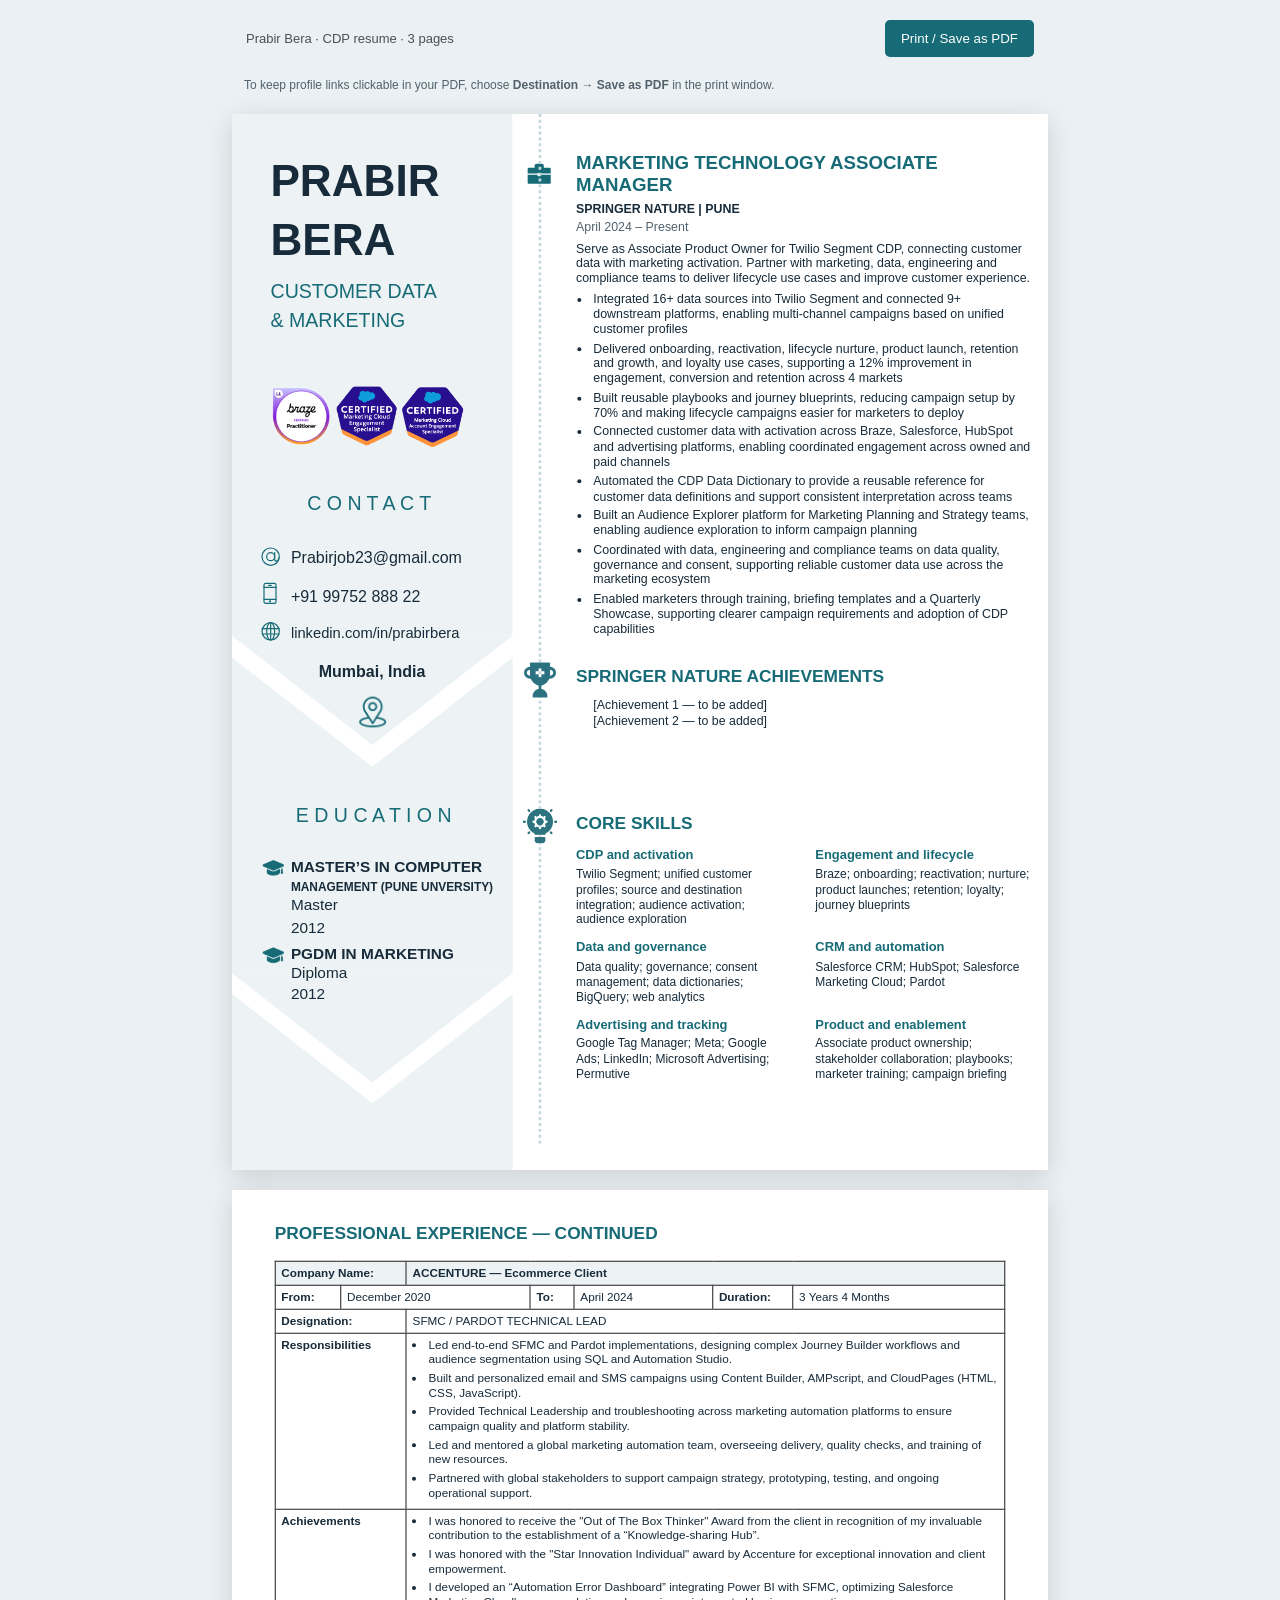
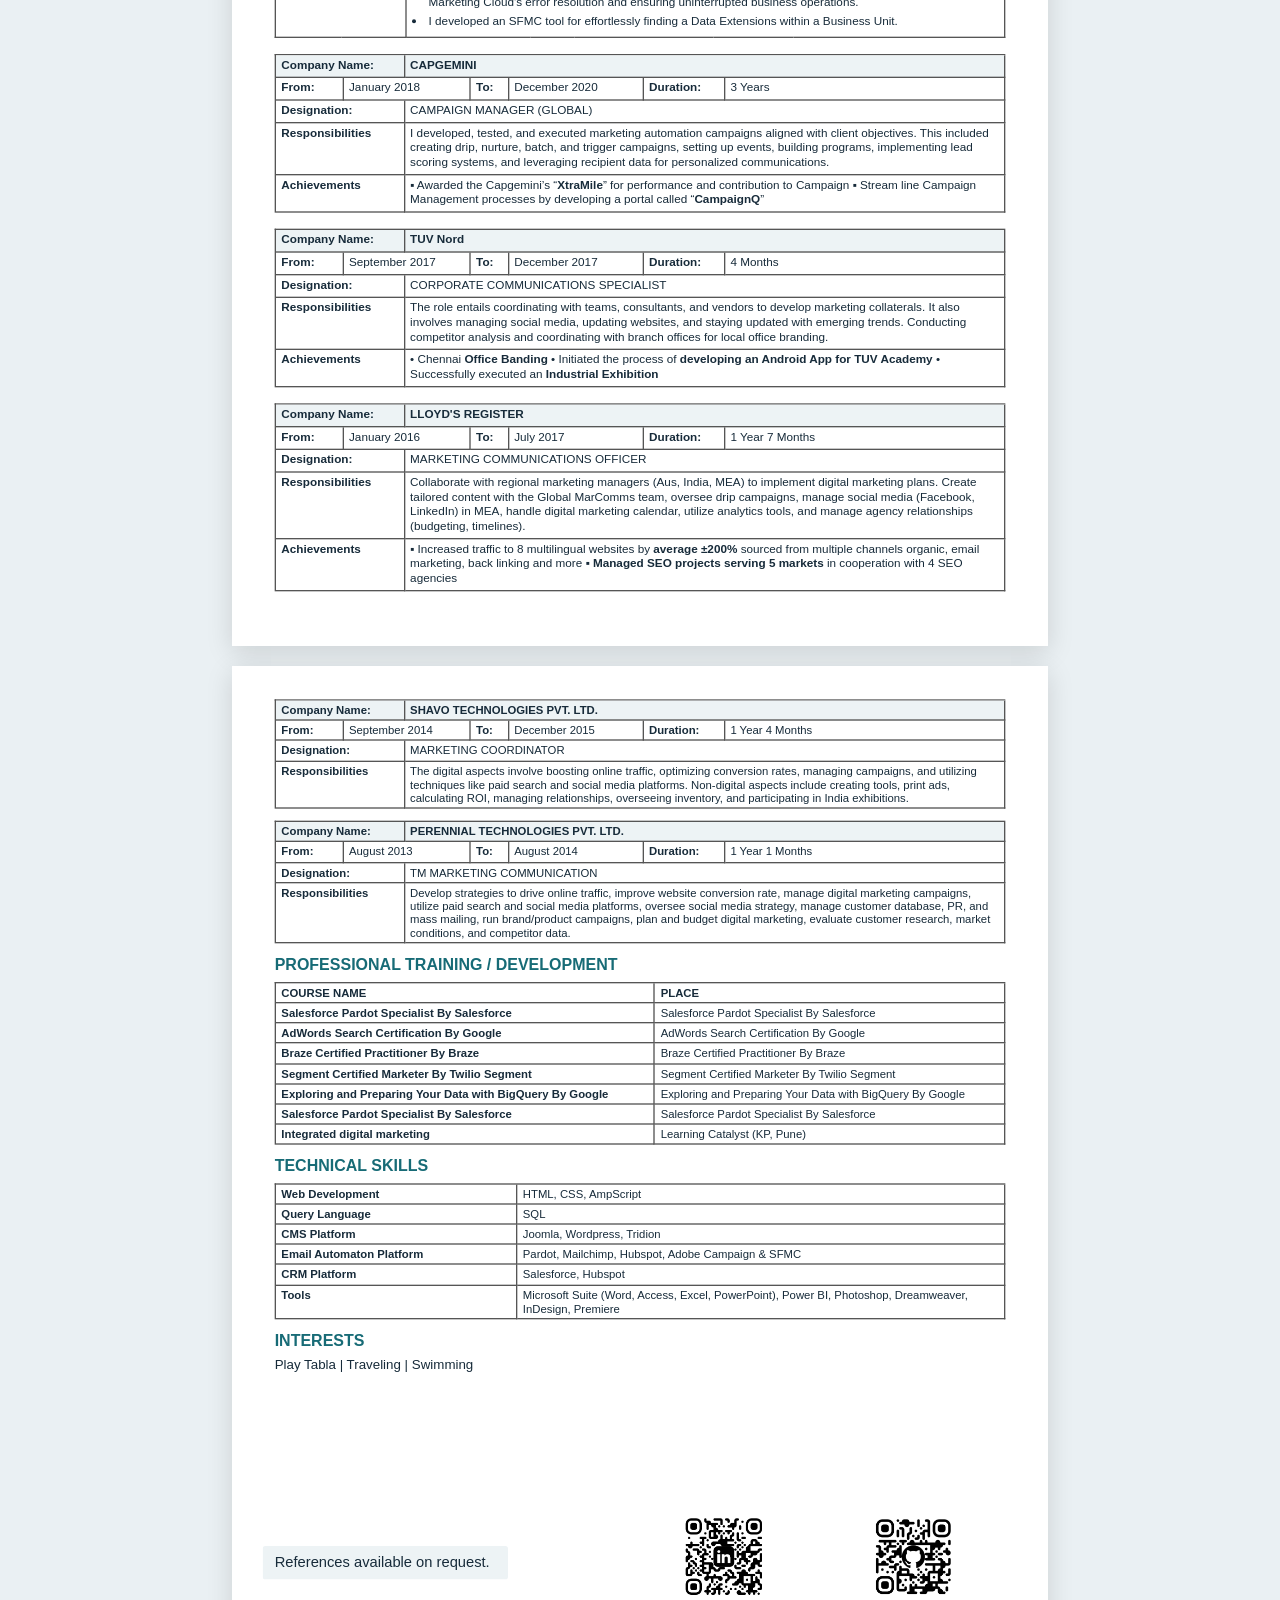
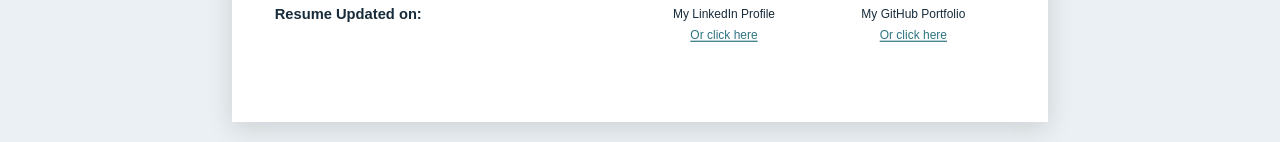
==== templates/cdp-editor.html @ fb351910 "Align references and update date with profile QR footer" ====
<!doctype html>
<html lang="en"><head><meta charset="utf-8"><meta name="viewport" content="width=device-width,initial-scale=1"><title>Prabir Bera | CDP and Marketing Data Resume</title><style>*{box-sizing:border-box}body{margin:0;background:#eaf0f3;font-family:Arial,sans-serif}.toolbar{max-width:816px;margin:20px auto;display:flex;align-items:center;justify-content:space-between;gap:15px;padding:0 14px;color:#46515b;font-size:13px}button{background:#176b76;color:white;padding:11px 16px;border:0;border-radius:5px;cursor:pointer}.page{width:816px;max-width:calc(100% - 24px);margin:20px auto;background:white;box-shadow:0 6px 25px #0002}.page svg{display:block;width:100%;height:auto}svg text{white-space:pre} @page{size:letter;margin:0}@media print{body{background:white}.toolbar{display:none}.page{width:8.5in;max-width:none;height:11in;margin:0;box-shadow:none;break-after:page}.page:last-child{break-after:auto}.page svg{width:100%;height:100%}}</style></head><body><div class="toolbar"><span>Prabir Bera · CDP resume · 3 pages</span><button onclick="window.print()">Print / Save as PDF</button></div><div class="pdf-export-tip" style="max-width:816px;margin:0 auto 12px;padding:0 12px;color:#52616c;font:12px/1.4 Arial,Helvetica,sans-serif">To keep profile links clickable in your PDF, choose <strong>Destination → Save as PDF</strong> in the print window.</div><style>@media print{.pdf-export-tip{display:none}}</style><main><section class="page"><svg xmlns="http://www.w3.org/2000/svg" viewBox="0 0 612 792" role="img" aria-label="Resume page 1"><rect width="100%" height="100%" fill="white"></rect><path d="M 0.0000 644.4800 L 210.5500 644.4800 L 210.5500 489.2100 L 0.0000 489.2100 Z " fill="#edf3f5" stroke="none" stroke-width="0" fill-rule="evenodd"></path><path d="M 0.0000 904.3400 L 210.5400 904.3400 L 210.5400 741.4800 L 0.0000 741.4800 Z " fill="#edf3f5" stroke="none" stroke-width="0" fill-rule="evenodd"></path><path d="M 0.0000 391.2700 L 210.3000 391.2700 L 210.3000 236.0000 L 0.0000 236.0000 Z " fill="#edf3f5" stroke="none" stroke-width="0" fill-rule="evenodd"></path><path d="M 0.0000 241.9500 L 210.2500 241.9500 L 210.2500 -6.4000 L 0.0000 -6.4000 Z " fill="#edf3f5" stroke="none" stroke-width="0" fill-rule="evenodd"></path><path d="M 217.2500 395.2000 L 245.7500 395.2000 L 245.7500 369.2000 L 217.2500 369.2000 Z " fill="rgb(255,255,255)" stroke="none" stroke-width="0.75" fill-rule="evenodd"></path><path d="M 216.7000 623.3500 L 249.8000 623.3500 L 249.8000 590.6000 L 216.7000 590.6000 Z " fill="rgb(255,255,255)" stroke="none" stroke-width="0.75" fill-rule="evenodd"></path><path d="M 217.5500 57.7000 L 246.0500 57.7000 L 246.0500 31.7000 L 217.5500 31.7000 Z " fill="rgb(255,255,255)" stroke="none" stroke-width="0.75" fill-rule="evenodd"></path><path d="M 210.3100 644.4900 L 105.1500 726.4730 L -0.0000 644.4900 Z " fill="#edf3f5" stroke="none" stroke-width="0" fill-rule="evenodd"></path><path d="M 0.0000 489.5700 L 0.0000 407.5800 L 105.2000 489.5700 Z " fill="#edf3f5" stroke="none" stroke-width="0" fill-rule="evenodd"></path><path d="M 210.5500 489.5700 L 210.5500 407.5800 L 105.3500 489.5700 Z " fill="#edf3f5" stroke="none" stroke-width="0" fill-rule="evenodd"></path><path d="M 0.0000 741.8950 L 0.0000 659.9100 L 105.2000 741.8950 Z " fill="#edf3f5" stroke="none" stroke-width="0" fill-rule="evenodd"></path><path d="M 210.5500 741.8950 L 210.5500 659.9100 L 105.3500 741.8950 Z " fill="#edf3f5" stroke="none" stroke-width="0" fill-rule="evenodd"></path><path d="M 210.3000 391.2800 L 105.1500 473.2600 L -0.0000 391.2800 Z " fill="#edf3f5" stroke="none" stroke-width="0" fill-rule="evenodd"></path><path d="M 231.6950 45.9117 C 231.6950 46.3878 231.3056 46.7773 230.8298 46.7773 L 229.9647 46.7773 C 229.4889 46.7773 229.0996 46.3878 229.0996 45.9117 L 229.0996 45.4789 L 221.7460 45.4789 L 221.7460 51.5381 C 221.7460 52.0141 222.1353 52.4037 222.6111 52.4037 L 238.1834 52.4037 C 238.6592 52.4037 239.0485 52.0142 239.0485 51.5381 L 239.0485 45.4789 L 231.6950 45.4789 L 231.6950 45.9117 Z " fill="#176b76" stroke="none" stroke-width="0" fill-rule="nonzero"></path><path d="M 238.1834 40.2853 L 233.8578 40.2853 L 233.8578 38.8787 C 233.8578 38.0347 233.1873 37.3639 232.3438 37.3639 L 228.4507 37.3638 C 227.6072 37.3638 226.9368 38.0347 226.9368 38.8786 L 226.9368 40.2853 L 222.6111 40.2852 C 222.1353 40.2852 221.7460 40.6748 221.7460 41.1508 L 221.7460 44.6132 L 229.0996 44.6133 L 229.0996 44.1805 L 231.6950 44.1805 L 231.6950 44.6133 L 239.0485 44.6133 L 239.0485 41.1509 C 239.0485 40.6748 238.6592 40.2853 238.1834 40.2853" fill="#176b76" stroke="none" stroke-width="0" fill-rule="nonzero"></path><path d="M 228.2344 40.2853 L 228.2344 38.8787 C 228.2344 38.7488 228.3210 38.6623 228.4507 38.6623 L 232.3438 38.6623 C 232.4736 38.6623 232.5601 38.7488 232.5601 38.8787 L 232.5601 40.2853 L 228.2344 40.2853 Z " fill="#176b76" stroke="none" stroke-width="0" fill-rule="nonzero"></path><path d="M 29.5000 176.0000 L 188.0000 175.0000" fill="none" stroke="rgb(242,242,242)" stroke-width="0.75" fill-rule="nonzero"></path><path d="M 31.7000 310.7000 L 190.2000 309.7000" fill="none" stroke="rgb(242,242,242)" stroke-width="0.75" fill-rule="nonzero"></path><path d="M 32.9000 544.1600 L 191.4000 543.1600" fill="none" stroke="rgb(242,242,242)" stroke-width="0.75" fill-rule="nonzero"></path><image class="uploaded-badge" aria-label="Salesforce Marketing Cloud Engagement Specialist" x="78.52" y="204.404" width="45.042" height="44.06600000000003" href="[data-uri]"></image><image class="uploaded-badge" aria-label="Salesforce Marketing Cloud Account Engagement Specialist" x="127.41" y="204.78500000000008" width="46.041" height="45.06499999999994" href="[data-uri]"></image><image class="uploaded-badge" aria-label="Braze Certified Practitioner" x="30.4" y="205.173" width="43.09199999999999" height="43.06700000000001" href="[data-uri]"></image><text x="56.4" y="297.17" font-family="Arial, Helvetica, sans-serif" font-size="14.683200000000001" font-weight="400" font-style="normal" fill="#176b76" data-max-width="139.6" data-editor-id="f001">C O N T A C T</text><text x="44.16" y="337.01" font-family="Arial, Helvetica, sans-serif" font-size="12.0" font-weight="400" font-style="normal" fill="#172b3a" data-max-width="151.84" data-editor-id="f002">Prabirjob23@gmail.com</text><text x="44.16" y="366.05" font-family="Arial, Helvetica, sans-serif" font-size="12.0" font-weight="400" font-style="normal" fill="#172b3a" data-max-width="151.84" data-editor-id="f003">+91 99752 888 22</text><text x="44.16" y="392.69" font-family="Arial, Helvetica, sans-serif" font-size="11.04" font-weight="400" font-style="normal" fill="#172b3a" data-max-width="151.84" data-editor-id="f004">linkedin.com/in/prabirbera</text><text x="65.064" y="422.35" font-family="Arial, Helvetica, sans-serif" font-size="12.0" font-weight="700" font-style="normal" fill="#172b3a" data-max-width="130.936" data-editor-id="f005"><tspan font-weight="700">Mumbai,</tspan> <tspan font-weight="700">India</tspan></text><text x="47.88" y="531.31" font-family="Arial, Helvetica, sans-serif" font-size="14.683200000000001" font-weight="400" font-style="normal" fill="#176b76" data-max-width="148.12" data-editor-id="f006">E D U C A T I O N</text><text x="44.16" y="568.75" font-family="Arial, Helvetica, sans-serif" font-size="11.52" font-weight="700" font-style="normal" fill="#172b3a" data-max-width="151.84" data-editor-id="f007"><tspan font-weight="700">MASTER’S</tspan> <tspan font-weight="700">IN</tspan> <tspan font-weight="700">COMPUTER</tspan></text><text x="44.16" y="582.82" font-family="Arial, Helvetica, sans-serif" font-size="8.930" font-weight="700" font-style="normal" fill="#172b3a" data-max-width="151.84" data-editor-id="f008"><tspan font-weight="700">MANAGEMENT</tspan> <tspan font-weight="700">(PUNE</tspan> <tspan font-weight="700">UNVERSITY)</tspan></text><text x="44.16" y="596.98" font-family="Arial, Helvetica, sans-serif" font-size="11.52" font-weight="400" font-style="normal" fill="#172b3a" data-max-width="151.84" data-editor-id="f009">Master</text><text x="44.16" y="614.5" font-family="Arial, Helvetica, sans-serif" font-size="11.52" font-weight="400" font-style="normal" fill="#172b3a" data-max-width="151.84" data-editor-id="f010">2012</text><text x="44.16" y="634.06" font-family="Arial, Helvetica, sans-serif" font-size="11.52" font-weight="700" font-style="normal" fill="#172b3a" data-max-width="151.84" data-editor-id="f011"><tspan font-weight="700">PGDM</tspan> <tspan font-weight="700">IN</tspan> <tspan font-weight="700">MARKETING</tspan></text><text x="44.16" y="648.1" font-family="Arial, Helvetica, sans-serif" font-size="11.52" font-weight="400" font-style="normal" fill="#172b3a" data-max-width="151.84" data-editor-id="f012">Diploma</text><text x="44.16" y="663.58" font-family="Arial, Helvetica, sans-serif" font-size="11.52" font-weight="400" font-style="normal" fill="#172b3a" data-max-width="151.84" data-editor-id="f013">2012</text><text x="28.8" y="61.44" font-family="Arial, Helvetica, sans-serif" font-size="33.120000000000005" font-weight="700" font-style="normal" fill="#172b3a" data-max-width="167.2" data-editor-id="f014">PRABIR</text><text x="28.8" y="105.62" font-family="Arial, Helvetica, sans-serif" font-size="33.120000000000005" font-weight="700" font-style="normal" fill="#172b3a" data-max-width="167.2" data-editor-id="f015">BERA</text><text x="28.92" y="138.02" font-family="Arial, Helvetica, sans-serif" font-size="14.683200000000001" font-weight="400" font-style="normal" fill="#176b76" data-max-width="167.07999999999998" data-editor-id="f016">CUSTOMER DATA</text><text x="28.92" y="159.5" font-family="Arial, Helvetica, sans-serif" font-size="14.683200000000001" font-weight="400" font-style="normal" fill="#176b76" data-max-width="167.07999999999998" data-editor-id="f017">&amp; MARKETING</text><text x="28.92" y="181.1" font-family="Arial, Helvetica, sans-serif" font-size="14.683200000000001" font-weight="400" font-style="normal" fill="#176b76" data-max-width="167.07999999999998"></text><text x="28.92" y="202.7" font-family="Arial, Helvetica, sans-serif" font-size="14.683200000000001" font-weight="400" font-style="normal" fill="#176b76" data-max-width="167.07999999999998"></text><image filter="url(#sidebar-icon-teal)" class="uploaded-icon" aria-label="Education" x="23" y="557.5" width="16" height="16" preserveAspectRatio="xMidYMid meet" href="[data-uri]"></image><image filter="url(#sidebar-icon-teal)" class="uploaded-icon" aria-label="Education" x="23" y="623" width="16" height="16" preserveAspectRatio="xMidYMid meet" href="[data-uri]"></image><image filter="url(#sidebar-icon-teal)" class="uploaded-icon" aria-label="Location" x="94" y="434" width="23" height="29" preserveAspectRatio="xMidYMid meet" href="[data-uri]"></image><defs><filter id="sidebar-icon-teal" color-interpolation-filters="sRGB"><feFlood flood-color="#176b76"></feFlood><feComposite in2="SourceAlpha" operator="in"></feComposite></filter></defs><foreignObject x="258" y="28" width="341" height="370"><div xmlns="http://www.w3.org/1999/xhtml" class="cdp-current-role" style="font-family:Arial,Helvetica,sans-serif;font-size:9.3px;line-height:1.22;color:#172b3a"><style>.cdp-current-role h2{font-size:14px;color:#176b76;margin:0 0 4px}.cdp-current-role p{margin:0 0 4px}.cdp-current-role .company{margin-bottom:3px}.cdp-current-role .date{color:#52616c}.cdp-current-role ul{margin:0;padding-left:13px}.cdp-current-role li{margin-bottom:3px}</style><h2 data-editor-id="f018"><strong>MARKETING TECHNOLOGY ASSOCIATE MANAGER</strong></h2><p class="company" data-editor-id="f019"><strong>SPRINGER NATURE | PUNE</strong></p><p class="date" data-editor-id="f020">April 2024 – Present</p><p data-editor-id="f021">Serve as Associate Product Owner for Twilio Segment CDP, connecting customer data with marketing activation. Partner with marketing, data, engineering and compliance teams to deliver lifecycle use cases and improve customer experience.</p><ul data-editor-id="f022"><li>Integrated 16+ data sources into Twilio Segment and connected 9+ downstream platforms, enabling multi-channel campaigns based on unified customer profiles</li><li>Delivered onboarding, reactivation, lifecycle nurture, product launch, retention and growth, and loyalty use cases, supporting a 12% improvement in engagement, conversion and retention across 4 markets</li><li>Built reusable playbooks and journey blueprints, reducing campaign setup by 70% and making lifecycle campaigns easier for marketers to deploy</li><li>Connected customer data with activation across Braze, Salesforce, HubSpot and advertising platforms, enabling coordinated engagement across owned and paid channels</li><li>Automated the CDP Data Dictionary to provide a reusable reference for customer data definitions and support consistent interpretation across teams</li><li>Built an Audience Explorer platform for Marketing Planning and Strategy teams, enabling audience exploration to inform campaign planning</li><li>Coordinated with data, engineering and compliance teams on data quality, governance and consent, supporting reliable customer data use across the marketing ecosystem</li><li>Enabled marketers through training, briefing templates and a Quarterly Showcase, supporting clearer campaign requirements and adoption of CDP capabilities</li></ul></div></foreignObject><line class="cdp-timeline" x1="230.93" y1="0" x2="230.93" y2="773" stroke="#c6d7dc" stroke-width="2" stroke-dasharray="2.2 2.2" /><svg x="219" y="411" width="24" height="27" viewBox="162 153 188 206" overflow="hidden"><image x="0" y="0" width="512" height="512" preserveAspectRatio="xMidYMid meet" href="[data-uri]" style="filter: invert(40%) sepia(17%) saturate(1444%) hue-rotate(143deg) brightness(91%) contrast(89%);"/></svg><foreignObject x="258" y="414" width="341" height="104"><div xmlns="http://www.w3.org/1999/xhtml" class="springer-achievements" style="font:9.3px/1.3 Arial,Helvetica,sans-serif;color:#172b3a"><style>.springer-achievements li{margin-bottom:3px}</style><h2 style="color:#176b76;font-size:13px;margin:0 0 6px">SPRINGER NATURE ACHIEVEMENTS</h2><ul data-editor-id="f023" style="margin:0;padding-left:13px;list-style-type:disc">[Achievement 1 — to be added]<br>[Achievement 2 — to be added]</ul></div></foreignObject><svg class="cdp-skills-icon" x="218" y="521" width="26" height="26" viewBox="0 0 512 512" aria-label="Core skills" role="img"><defs><filter id="skills-icon-teal" color-interpolation-filters="sRGB"><feFlood flood-color="#2d7480"/><feComposite in2="SourceAlpha" operator="in"/></filter></defs><image width="512" height="512" href="[data-uri]" filter="url(#skills-icon-teal)"/></svg><foreignObject x="258" y="524" width="341" height="249"><div xmlns="http://www.w3.org/1999/xhtml" class="cdp-core-skills" style="color:#172b3a;font:9px/1.25 Arial,Helvetica,sans-serif"><style>.cdp-core-skills h2{font-size:13px;color:#176b76;margin:0 0 10px}.cdp-core-skills h3{font-size:9.7px;line-height:1.15;color:#176b76;margin:0 0 4px}.cdp-core-skills p{margin:0}.skill-grid{display:grid;grid-template-columns:1fr 1fr;gap:9px 18px}</style><h2>CORE SKILLS</h2><div class="skill-grid"><section><h3 data-editor-id="f024"><strong>CDP and activation</strong></h3><p data-editor-id="f025">Twilio Segment; unified customer profiles; source and destination integration; audience activation; audience exploration</p></section><section><h3 data-editor-id="f026"><strong>Engagement and lifecycle</strong></h3><p data-editor-id="f027">Braze; onboarding; reactivation; nurture; product launches; retention; loyalty; journey blueprints</p></section><section><h3 data-editor-id="f028"><strong>Data and governance</strong></h3><p data-editor-id="f029">Data quality; governance; consent management; data dictionaries; BigQuery; web analytics</p></section><section><h3 data-editor-id="f030"><strong>CRM and automation</strong></h3><p data-editor-id="f031">Salesforce CRM; HubSpot; Salesforce Marketing Cloud; Pardot</p></section><section><h3 data-editor-id="f032"><strong>Advertising and tracking</strong></h3><p data-editor-id="f033">Google Tag Manager; Meta; Google Ads; LinkedIn; Microsoft Advertising; Permutive</p></section><section><h3 data-editor-id="f034"><strong>Product and enablement</strong></h3><p data-editor-id="f035">Associate product ownership; stakeholder collaboration; playbooks; marketer training; campaign briefing</p></section></div></div></foreignObject><g class="contact-outline-icons" fill="none" stroke="#176b76" stroke-width="0.9" stroke-linecap="round" stroke-linejoin="round"><g transform="translate(22,325)"><circle cx="7" cy="7" r="6.5"></circle><circle cx="7" cy="7" r="3"></circle><path d="M10 4v5c0 2 3 2 3-1"></path></g><g transform="translate(24,352)"><rect x="0" y="0" width="9" height="15" rx="1.2"></rect><path d="M0 3h9M0 12h9M3.5 1.5h2"></path><circle cx="4.5" cy="13.5" r=".4"></circle></g><g transform="translate(22,381)"><circle cx="7" cy="7" r="6.5"></circle><ellipse cx="7" cy="7" rx="3" ry="6.5"></ellipse><path d="M.7 5h12.6M.7 9h12.6M7 .5v13"></path></g></g></svg></section><section class="page"><svg xmlns="http://www.w3.org/2000/svg" viewBox="0 0 612 792" width="100%" height="100%"><foreignObject width="612" height="792"><div xmlns="http://www.w3.org/1999/xhtml" class="cdp-flow page-two"><style>.cdp-flow{padding:25px 32px;box-sizing:border-box;font:9px/1.25 Arial,Helvetica,sans-serif;color:#172b3a}.cdp-flow h2{font-size:13px;color:#176b76;margin:0 0 12px}.cdp-flow h3{font-size:12px;color:#176b76;margin:12px 0 6px}.compact-table{margin-bottom:12px;border-top:.5px solid #555;border-left:.5px solid #555}.compact-row{display:flex}.compact-cell{box-sizing:border-box;border-right:.5px solid #555;border-bottom:.5px solid #555;padding:3px 4px;overflow-wrap:break-word}.company-row{background:#edf3f5}.cdp-flow .accenture-table{width:100%;border-collapse:collapse;table-layout:fixed;font:inherit;margin-bottom:12px}.cdp-flow .accenture-table th,.cdp-flow .accenture-table td{border:.5px solid #555;padding:3px 4px;text-align:left;vertical-align:top}.cdp-flow ul{margin:0;padding-left:12px}.cdp-flow li{margin-bottom:3px}</style><style>.cdp-flow.page-two{font-size:8.8px;line-height:1.25}.page-two .compact-cell{padding:2.5px 4px}.page-two .compact-table{margin-bottom:12px}.page-two .accenture-table th,.page-two .accenture-table td{padding:3px 4px}.page-two li{margin-bottom:3px}</style><h2>PROFESSIONAL EXPERIENCE — CONTINUED</h2><table class="accenture-table"><colgroup><col style="width:9%"><col style="width:9%"><col style="width:17%"><col style="width:6%"><col style="width:19%"><col style="width:11%"><col style="width:29%"></colgroup><tbody><tr class="company-row"><th colspan="2">Company Name:</th><td colspan="5" data-editor-id="f036"><strong>ACCENTURE — Ecommerce Client</strong></td></tr><tr><th>From:</th><td colspan="2" data-editor-id="f037">December 2020</td><th>To:</th><td data-editor-id="f038">April 2024</td><th>Duration:</th><td data-editor-id="f039">3 Years 4 Months</td></tr><tr><th colspan="2">Designation:</th><td colspan="5" data-editor-id="f040">SFMC / PARDOT TECHNICAL LEAD</td></tr><tr><th colspan="2">Responsibilities</th><td colspan="5"><ul data-editor-id="f041"><li>Led end-to-end SFMC and Pardot implementations, designing complex Journey Builder workflows and audience segmentation using SQL and Automation Studio.</li><li>Built and personalized email and SMS campaigns using Content Builder, AMPscript, and CloudPages (HTML, CSS, JavaScript).</li><li>Provided Technical Leadership and troubleshooting across marketing automation platforms to ensure campaign quality and platform stability.</li><li>Led and mentored a global marketing automation team, overseeing delivery, quality checks, and training of new resources.</li><li>Partnered with global stakeholders to support campaign strategy, prototyping, testing, and ongoing operational support.</li></ul></td></tr><tr><th colspan="2">Achievements</th><td colspan="5"><ul data-editor-id="f042"><li>I was honored to receive the "Out of The Box Thinker" Award from the client in recognition of my invaluable contribution to the establishment of a “Knowledge-sharing Hub”.</li><li>I was honored with the "Star Innovation Individual" award by Accenture for exceptional innovation and client empowerment.</li><li>I developed an “Automation Error Dashboard” integrating Power BI with SFMC, optimizing Salesforce Marketing Cloud's error resolution and ensuring uninterrupted business operations.</li><li>I developed an SFMC tool for effortlessly finding a Data Extensions within a Business Unit.</li></ul></td></tr></tbody></table><div class="compact-table"><div class="compact-row company-row"><div class="compact-cell" style="width:17.656722547884858%"><strong>Company Name:</strong></div><div class="compact-cell" style="width:82.34327745211515%" data-editor-id="f043"><strong> CAPGEMINI</strong></div></div><div class="compact-row"><div class="compact-cell" style="width:9.279020274054437%"><strong>From:</strong></div><div class="compact-cell" style="width:17.42821939289848%" data-editor-id="f044">January 2018</div><div class="compact-cell" style="width:5.225329500056002%"><strong> To:</strong></div><div class="compact-cell" style="width:18.481872829780084%" data-editor-id="f045">December 2020</div><div class="compact-cell" style="width:11.16006421984095%"><strong>Duration:</strong></div><div class="compact-cell" style="width:38.42549378337004%" data-editor-id="f046">3 Years</div></div><div class="compact-row"><div class="compact-cell" style="width:17.656722547884858%"><strong>Designation:</strong></div><div class="compact-cell" style="width:82.34327745211515%" data-editor-id="f047">CAMPAIGN MANAGER (GLOBAL)</div></div><div class="compact-row"><div class="compact-cell" style="width:17.656722547884858%"><strong>Responsibilities</strong></div><div class="compact-cell" style="width:82.34327745211515%" data-editor-id="f048">I developed, tested, and executed marketing automation campaigns aligned with client objectives. This included creating drip, nurture, batch, and trigger campaigns, setting up events, building programs, implementing lead scoring systems, and leveraging recipient data for personalized communications.</div></div><div class="compact-row"><div class="compact-cell" style="width:17.656722547884858%"><strong>Achievements</strong></div><div class="compact-cell" style="width:82.34327745211515%" data-editor-id="f049">▪ Awarded the Capgemini’s “<strong>XtraMile</strong>” for performance and contribution to Campaign ▪ Stream line Campaign Management processes by developing a portal called “<strong>CampaignQ</strong>”</div></div></div><div class="compact-table"><div class="compact-row company-row"><div class="compact-cell" style="width:17.656722547884858%"><strong>Company Name:</strong></div><div class="compact-cell" style="width:82.34327745211515%" data-editor-id="f050"><strong>TUV Nord</strong></div></div><div class="compact-row"><div class="compact-cell" style="width:9.279020274054437%"><strong>From:</strong></div><div class="compact-cell" style="width:17.42821939289848%" data-editor-id="f051">September 2017</div><div class="compact-cell" style="width:5.225329500056002%"><strong> To:</strong></div><div class="compact-cell" style="width:18.481872829780084%" data-editor-id="f052">December 2017</div><div class="compact-cell" style="width:11.16006421984095%"><strong>Duration:</strong></div><div class="compact-cell" style="width:38.42549378337004%" data-editor-id="f053">4 Months</div></div><div class="compact-row"><div class="compact-cell" style="width:17.656722547884858%"><strong>Designation:</strong></div><div class="compact-cell" style="width:82.34327745211515%" data-editor-id="f054">CORPORATE COMMUNICATIONS SPECIALIST</div></div><div class="compact-row"><div class="compact-cell" style="width:17.656722547884858%"><strong>Responsibilities</strong></div><div class="compact-cell" style="width:82.34327745211515%" data-editor-id="f055">The role entails coordinating with teams, consultants, and vendors to develop marketing collaterals. It also involves managing social media, updating websites, and staying updated with emerging trends. Conducting competitor analysis and coordinating with branch offices for local office branding.</div></div><div class="compact-row"><div class="compact-cell" style="width:17.656722547884858%"><strong>Achievements</strong></div><div class="compact-cell" style="width:82.34327745211515%" data-editor-id="f056">• Chennai<strong> Office Banding</strong> • Initiated the process of<strong> developing an Android App for TUV Academy</strong> • Successfully executed an<strong> Industrial Exhibition</strong></div></div></div><div class="compact-table"><div class="compact-row company-row"><div class="compact-cell" style="width:17.656722547884858%"><strong>Company Name:</strong></div><div class="compact-cell" style="width:82.34327745211515%" data-editor-id="f057"><strong>LLOYD'S REGISTER</strong></div></div><div class="compact-row"><div class="compact-cell" style="width:9.279020274054437%"><strong>From:</strong></div><div class="compact-cell" style="width:17.42821939289848%" data-editor-id="f058">January 2016</div><div class="compact-cell" style="width:5.225329500056002%"><strong> To:</strong></div><div class="compact-cell" style="width:18.481872829780084%" data-editor-id="f059">July 2017</div><div class="compact-cell" style="width:11.16006421984095%"><strong>Duration:</strong></div><div class="compact-cell" style="width:38.42549378337004%" data-editor-id="f060">1 Year 7 Months</div></div><div class="compact-row"><div class="compact-cell" style="width:17.656722547884858%"><strong>Designation:</strong></div><div class="compact-cell" style="width:82.34327745211515%" data-editor-id="f061">MARKETING COMMUNICATIONS OFFICER</div></div><div class="compact-row"><div class="compact-cell" style="width:17.656722547884858%"><strong>Responsibilities</strong></div><div class="compact-cell" style="width:82.34327745211515%" data-editor-id="f062">Collaborate with regional marketing managers (Aus, India, MEA) to implement digital marketing plans. Create tailored content with the Global MarComms team, oversee drip campaigns, manage social media (Facebook, LinkedIn) in MEA, handle digital marketing calendar, utilize analytics tools, and manage agency relationships (budgeting, timelines).</div></div><div class="compact-row"><div class="compact-cell" style="width:17.656722547884858%"><strong>Achievements</strong></div><div class="compact-cell" style="width:82.34327745211515%" data-editor-id="f063">▪ Increased traffic to 8 multilingual websites by<strong> average ±200%</strong> sourced from multiple channels organic, email marketing, back linking and more ▪<strong> Managed SEO projects serving 5 markets</strong> in cooperation with 4 SEO agencies</div></div></div></div></foreignObject></svg></section><section class="page"><svg xmlns="http://www.w3.org/2000/svg" viewBox="0 0 612 792" width="100%" height="100%"><foreignObject width="612" height="792"><div xmlns="http://www.w3.org/1999/xhtml" class="cdp-flow page-three"><style>.cdp-flow{padding:25px 32px;box-sizing:border-box;font:9px/1.25 Arial,Helvetica,sans-serif;color:#172b3a}.cdp-flow h2{font-size:13px;color:#176b76;margin:0 0 12px}.cdp-flow h3{font-size:12px;color:#176b76;margin:12px 0 6px}.compact-table{margin-bottom:12px;border-top:.5px solid #555;border-left:.5px solid #555}.compact-row{display:flex}.compact-cell{box-sizing:border-box;border-right:.5px solid #555;border-bottom:.5px solid #555;padding:3px 4px;overflow-wrap:break-word}.company-row{background:#edf3f5}.cdp-flow .accenture-table{width:100%;border-collapse:collapse;table-layout:fixed;font:inherit;margin-bottom:12px}.cdp-flow .accenture-table th,.cdp-flow .accenture-table td{border:.5px solid #555;padding:3px 4px;text-align:left;vertical-align:top}.cdp-flow ul{margin:0;padding-left:12px}.cdp-flow li{margin-bottom:3px}</style><style>.cdp-flow.page-three{position:relative;height:792px;font-size:8.5px;line-height:1.2}.compact-cell{padding:2px 4px}.compact-table{margin-bottom:9px}.cdp-flow h3{margin:9px 0 5px}</style><div class="compact-table"><div class="compact-row company-row"><div class="compact-cell" style="width:17.656722547884858%"><strong>Company Name:</strong></div><div class="compact-cell" style="width:82.34327745211515%" data-editor-id="f064"><strong>SHAVO TECHNOLOGIES PVT. LTD.</strong></div></div><div class="compact-row"><div class="compact-cell" style="width:9.279020274054437%"><strong>From:</strong></div><div class="compact-cell" style="width:17.42821939289848%" data-editor-id="f065">September 2014</div><div class="compact-cell" style="width:5.225329500056002%"><strong> To:</strong></div><div class="compact-cell" style="width:18.481872829780084%" data-editor-id="f066">December 2015</div><div class="compact-cell" style="width:11.16006421984095%"><strong>Duration:</strong></div><div class="compact-cell" style="width:38.42549378337004%" data-editor-id="f067">1 Year 4 Months</div></div><div class="compact-row"><div class="compact-cell" style="width:17.656722547884858%"><strong>Designation:</strong></div><div class="compact-cell" style="width:82.34327745211515%" data-editor-id="f068">MARKETING COORDINATOR</div></div><div class="compact-row"><div class="compact-cell" style="width:17.656722547884858%"><strong>Responsibilities</strong></div><div class="compact-cell" style="width:82.34327745211515%" data-editor-id="f069">The digital aspects involve boosting online traffic, optimizing conversion rates, managing campaigns, and utilizing techniques like paid search and social media platforms. Non-digital aspects include creating tools, print ads, calculating ROI, managing relationships, overseeing inventory, and participating in India exhibitions.</div></div></div><div class="compact-table"><div class="compact-row company-row"><div class="compact-cell" style="width:17.656722547884858%"><strong>Company Name:</strong></div><div class="compact-cell" style="width:82.34327745211515%" data-editor-id="f070"><strong>PERENNIAL TECHNOLOGIES PVT. LTD.</strong></div></div><div class="compact-row"><div class="compact-cell" style="width:9.279020274054437%"><strong>From:</strong></div><div class="compact-cell" style="width:17.42821939289848%" data-editor-id="f071">August 2013</div><div class="compact-cell" style="width:5.225329500056002%"><strong> To:</strong></div><div class="compact-cell" style="width:18.481872829780084%" data-editor-id="f072">August 2014</div><div class="compact-cell" style="width:11.16006421984095%"><strong>Duration:</strong></div><div class="compact-cell" style="width:38.42549378337004%" data-editor-id="f073">1 Year 1 Months</div></div><div class="compact-row"><div class="compact-cell" style="width:17.656722547884858%"><strong>Designation:</strong></div><div class="compact-cell" style="width:82.34327745211515%" data-editor-id="f074">TM MARKETING COMMUNICATION</div></div><div class="compact-row"><div class="compact-cell" style="width:17.656722547884858%"><strong>Responsibilities</strong></div><div class="compact-cell" style="width:82.34327745211515%" data-editor-id="f075">Develop strategies to drive online traffic, improve website conversion rate, manage digital marketing campaigns, utilize paid search and social media platforms, oversee social media strategy, manage customer database, PR, and mass mailing, run brand/product campaigns, plan and budget digital marketing, evaluate customer research, market conditions, and competitor data.</div></div></div><h3>PROFESSIONAL TRAINING / DEVELOPMENT</h3><div class="compact-table"><div class="compact-row"><div class="compact-cell" style="width:52.00865149520406%" data-editor-id="f076"><strong>COURSE NAME</strong></div><div class="compact-cell" style="width:47.99134850479594%" data-editor-id="f077"><strong>PLACE</strong></div></div><div class="compact-row"><div class="compact-cell" style="width:52.00865149520406%" data-editor-id="f078"><strong>Salesforce Pardot Specialist By Salesforce</strong></div><div class="compact-cell" style="width:47.99134850479594%" data-editor-id="f079">Salesforce Pardot Specialist By Salesforce</div></div><div class="compact-row"><div class="compact-cell" style="width:52.00865149520406%" data-editor-id="f080"><strong>AdWords Search Certification By Google</strong></div><div class="compact-cell" style="width:47.99134850479594%" data-editor-id="f081">AdWords Search Certification By Google</div></div><div class="compact-row"><div class="compact-cell" style="width:52.00865149520406%" data-editor-id="f082"><strong>Braze Certified Practitioner By Braze</strong></div><div class="compact-cell" style="width:47.99134850479594%" data-editor-id="f083">Braze Certified Practitioner By Braze</div></div><div class="compact-row"><div class="compact-cell" style="width:52.00865149520406%" data-editor-id="f084"><strong>Segment Certified Marketer By Twilio Segment</strong></div><div class="compact-cell" style="width:47.99134850479594%" data-editor-id="f085">Segment Certified Marketer By Twilio Segment</div></div><div class="compact-row"><div class="compact-cell" style="width:52.00865149520406%" data-editor-id="f086"><strong>Exploring and Preparing Your Data with BigQuery By Google</strong></div><div class="compact-cell" style="width:47.99134850479594%" data-editor-id="f087">Exploring and Preparing Your Data with BigQuery By Google</div></div><div class="compact-row"><div class="compact-cell" style="width:52.00865149520406%" data-editor-id="f088"><strong>Salesforce Pardot Specialist By Salesforce</strong></div><div class="compact-cell" style="width:47.99134850479594%" data-editor-id="f089">Salesforce Pardot Specialist By Salesforce</div></div><div class="compact-row"><div class="compact-cell" style="width:52.00865149520406%" data-editor-id="f090"><strong>Integrated digital marketing</strong></div><div class="compact-cell" style="width:47.99134850479594%" data-editor-id="f091">Learning Catalyst (KP, Pune)</div></div></div><h3>TECHNICAL SKILLS</h3><div class="compact-table"><div class="compact-row"><div class="compact-cell" style="width:33.10490346192628%" data-editor-id="f092"><strong>Web Development</strong></div><div class="compact-cell" style="width:66.89509653807373%" data-editor-id="f093">HTML, CSS, AmpScript</div></div><div class="compact-row"><div class="compact-cell" style="width:33.10490346192628%" data-editor-id="f094"><strong>Query Language</strong></div><div class="compact-cell" style="width:66.89509653807373%" data-editor-id="f095">SQL</div></div><div class="compact-row"><div class="compact-cell" style="width:33.10490346192628%" data-editor-id="f096"><strong>CMS Platform</strong></div><div class="compact-cell" style="width:66.89509653807373%" data-editor-id="f097">Joomla, Wordpress, Tridion</div></div><div class="compact-row"><div class="compact-cell" style="width:33.10490346192628%" data-editor-id="f098"><strong>Email Automaton Platform</strong></div><div class="compact-cell" style="width:66.89509653807373%" data-editor-id="f099">Pardot, Mailchimp, Hubspot, Adobe Campaign &amp; SFMC</div></div><div class="compact-row"><div class="compact-cell" style="width:33.10490346192628%" data-editor-id="f100"><strong>CRM Platform</strong></div><div class="compact-cell" style="width:66.89509653807373%" data-editor-id="f101">Salesforce, Hubspot</div></div><div class="compact-row"><div class="compact-cell" style="width:33.10490346192628%" data-editor-id="f102"><strong>Tools</strong></div><div class="compact-cell" style="width:66.89509653807373%" data-editor-id="f103">Microsoft Suite (Word, Access, Excel, PowerPoint), Power BI, Photoshop, Dreamweaver, InDesign, Premiere</div></div></div><h3 class="interests-heading">INTERESTS</h3><p data-editor-id="f104" style="margin:4px 0 0;font-size:10px">Play Tabla | Traveling | Swimming</p><svg xmlns="http://www.w3.org/2000/svg" viewBox="0 0 548 164" class="cdp-bottom-footer" style="position:absolute;left:23px;bottom:20px;width:548px;height:164px"><rect x="0" y="52" width="184" height="25" rx="2" fill="#edf3f5"/><text x="9" y="68" font-family="Arial, Helvetica, sans-serif" font-size="11.04" fill="#172b3a" data-max-width="166" data-editor-id="f107">References available on request.</text><text id="resume-updated-date" x="9" y="107" font-family="Arial, Helvetica, sans-serif" font-size="11.04" font-weight="700" fill="#172b3a" data-max-width="295">Resume Updated on:</text><a href="https://www.linkedin.com/in/prabirbera/" target="_blank" rel="noopener noreferrer" aria-label="My LinkedIn Profile"><image class="profile-qr" aria-label="My LinkedIn Profile" x="317" y="31" width="58" height="58" preserveAspectRatio="xMidYMid meet" href="[data-uri]"/><text class="profile-qr-label" x="346" y="106" text-anchor="middle" font-family="Arial, Helvetica, sans-serif" font-size="9" fill="#172b3a" data-editor-id="f105">My LinkedIn Profile</text><text class="profile-qr-link" x="346" y="122" text-anchor="middle" font-family="Arial, Helvetica, sans-serif" font-size="9" fill="#2d7480" text-decoration="underline">Or click here</text></a><a href="https://github.com/prabirbera23" target="_blank" rel="noopener noreferrer" aria-label="My GitHub Portfolio"><image class="profile-qr" aria-label="My GitHub Portfolio" x="459" y="31" width="58" height="58" preserveAspectRatio="xMidYMid meet" href="[data-uri]"/><text class="profile-qr-label" x="488" y="106" text-anchor="middle" font-family="Arial, Helvetica, sans-serif" font-size="9" fill="#172b3a" data-editor-id="f106">My GitHub Portfolio</text><text class="profile-qr-link" x="488" y="122" text-anchor="middle" font-family="Arial, Helvetica, sans-serif" font-size="9" fill="#2d7480" text-decoration="underline">Or click here</text></a></svg></div></foreignObject></svg></section></main></body></html>
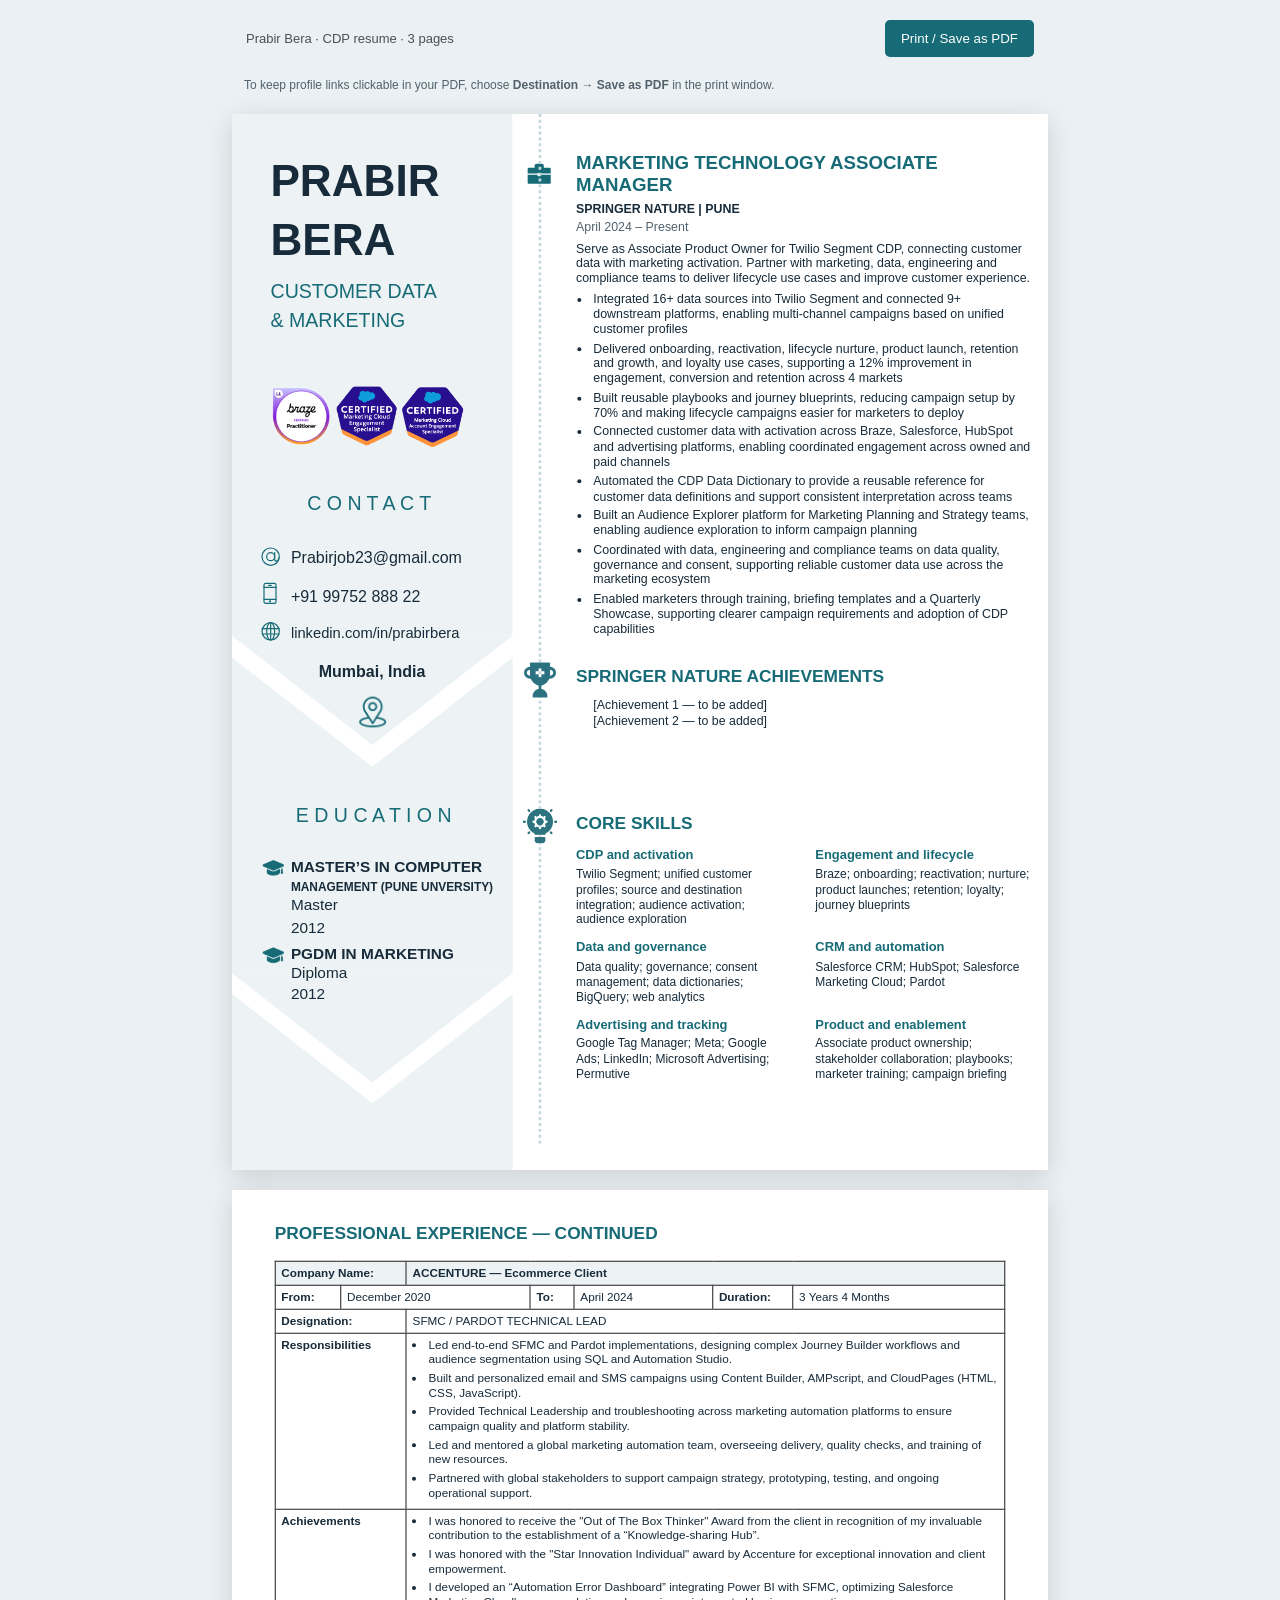
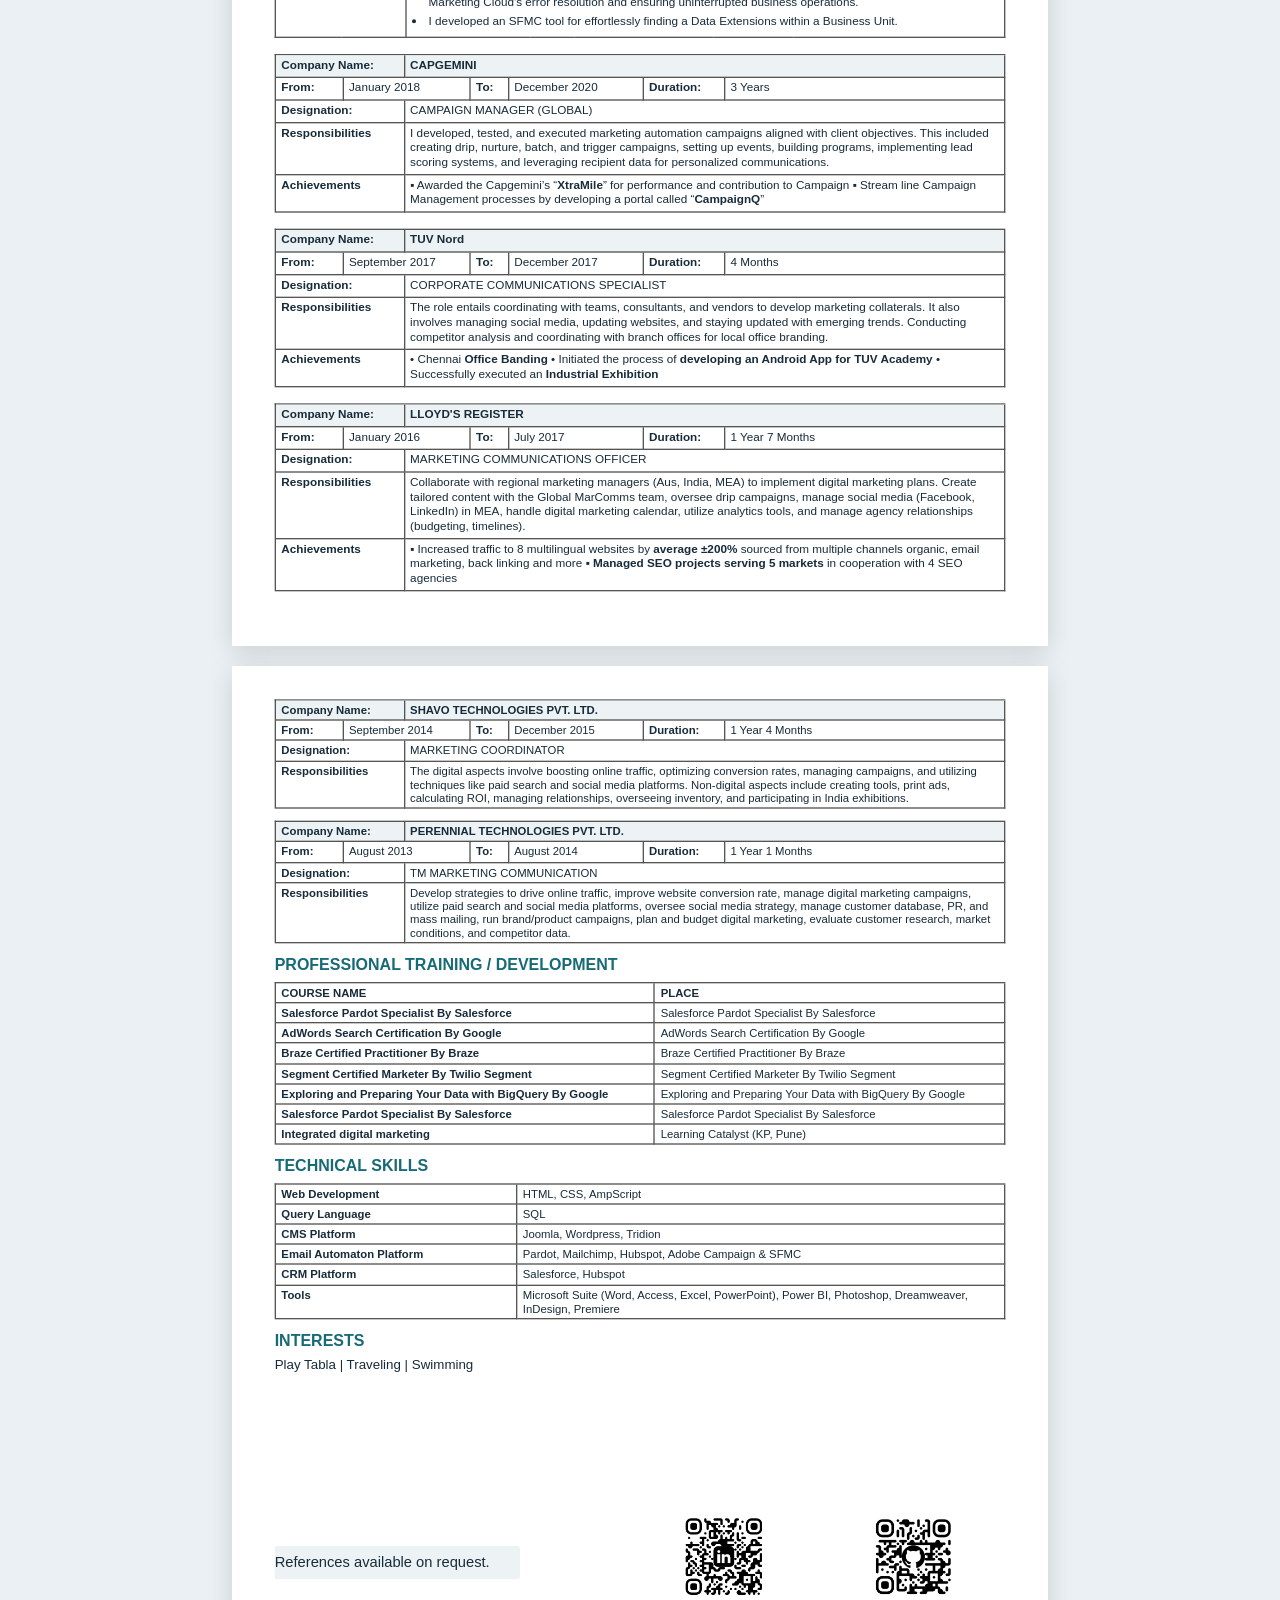
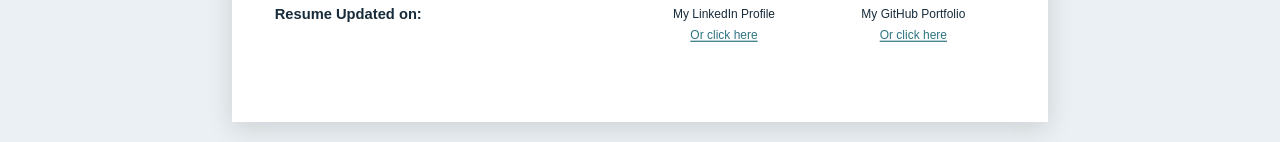
==== commit 7473e0db: "Align references box left edge with page three tables" ====
--- a/templates/cdp-editor.html
+++ b/templates/cdp-editor.html
@@ -1,2 +1,2 @@
 <!doctype html>
-<html lang="en"><head><meta charset="utf-8"><meta name="viewport" content="width=device-width,initial-scale=1"><title>Prabir Bera | CDP and Marketing Data Resume</title><style>*{box-sizing:border-box}body{margin:0;background:#eaf0f3;font-family:Arial,sans-serif}.toolbar{max-width:816px;margin:20px auto;display:flex;align-items:center;justify-content:space-between;gap:15px;padding:0 14px;color:#46515b;font-size:13px}button{background:#176b76;color:white;padding:11px 16px;border:0;border-radius:5px;cursor:pointer}.page{width:816px;max-width:calc(100% - 24px);margin:20px auto;background:white;box-shadow:0 6px 25px #0002}.page svg{display:block;width:100%;height:auto}svg text{white-space:pre} @page{size:letter;margin:0}@media print{body{background:white}.toolbar{display:none}.page{width:8.5in;max-width:none;height:11in;margin:0;box-shadow:none;break-after:page}.page:last-child{break-after:auto}.page svg{width:100%;height:100%}}</style></head><body><div class="toolbar"><span>Prabir Bera · CDP resume · 3 pages</span><button onclick="window.print()">Print / Save as PDF</button></div><div class="pdf-export-tip" style="max-width:816px;margin:0 auto 12px;padding:0 12px;color:#52616c;font:12px/1.4 Arial,Helvetica,sans-serif">To keep profile links clickable in your PDF, choose <strong>Destination → Save as PDF</strong> in the print window.</div><style>@media print{.pdf-export-tip{display:none}}</style><main><section class="page"><svg xmlns="http://www.w3.org/2000/svg" viewBox="0 0 612 792" role="img" aria-label="Resume page 1"><rect width="100%" height="100%" fill="white"></rect><path d="M 0.0000 644.4800 L 210.5500 644.4800 L 210.5500 489.2100 L 0.0000 489.2100 Z " fill="#edf3f5" stroke="none" stroke-width="0" fill-rule="evenodd"></path><path d="M 0.0000 904.3400 L 210.5400 904.3400 L 210.5400 741.4800 L 0.0000 741.4800 Z " fill="#edf3f5" stroke="none" stroke-width="0" fill-rule="evenodd"></path><path d="M 0.0000 391.2700 L 210.3000 391.2700 L 210.3000 236.0000 L 0.0000 236.0000 Z " fill="#edf3f5" stroke="none" stroke-width="0" fill-rule="evenodd"></path><path d="M 0.0000 241.9500 L 210.2500 241.9500 L 210.2500 -6.4000 L 0.0000 -6.4000 Z " fill="#edf3f5" stroke="none" stroke-width="0" fill-rule="evenodd"></path><path d="M 217.2500 395.2000 L 245.7500 395.2000 L 245.7500 369.2000 L 217.2500 369.2000 Z " fill="rgb(255,255,255)" stroke="none" stroke-width="0.75" fill-rule="evenodd"></path><path d="M 216.7000 623.3500 L 249.8000 623.3500 L 249.8000 590.6000 L 216.7000 590.6000 Z " fill="rgb(255,255,255)" stroke="none" stroke-width="0.75" fill-rule="evenodd"></path><path d="M 217.5500 57.7000 L 246.0500 57.7000 L 246.0500 31.7000 L 217.5500 31.7000 Z " fill="rgb(255,255,255)" stroke="none" stroke-width="0.75" fill-rule="evenodd"></path><path d="M 210.3100 644.4900 L 105.1500 726.4730 L -0.0000 644.4900 Z " fill="#edf3f5" stroke="none" stroke-width="0" fill-rule="evenodd"></path><path d="M 0.0000 489.5700 L 0.0000 407.5800 L 105.2000 489.5700 Z " fill="#edf3f5" stroke="none" stroke-width="0" fill-rule="evenodd"></path><path d="M 210.5500 489.5700 L 210.5500 407.5800 L 105.3500 489.5700 Z " fill="#edf3f5" stroke="none" stroke-width="0" fill-rule="evenodd"></path><path d="M 0.0000 741.8950 L 0.0000 659.9100 L 105.2000 741.8950 Z " fill="#edf3f5" stroke="none" stroke-width="0" fill-rule="evenodd"></path><path d="M 210.5500 741.8950 L 210.5500 659.9100 L 105.3500 741.8950 Z " fill="#edf3f5" stroke="none" stroke-width="0" fill-rule="evenodd"></path><path d="M 210.3000 391.2800 L 105.1500 473.2600 L -0.0000 391.2800 Z " fill="#edf3f5" stroke="none" stroke-width="0" fill-rule="evenodd"></path><path d="M 231.6950 45.9117 C 231.6950 46.3878 231.3056 46.7773 230.8298 46.7773 L 229.9647 46.7773 C 229.4889 46.7773 229.0996 46.3878 229.0996 45.9117 L 229.0996 45.4789 L 221.7460 45.4789 L 221.7460 51.5381 C 221.7460 52.0141 222.1353 52.4037 222.6111 52.4037 L 238.1834 52.4037 C 238.6592 52.4037 239.0485 52.0142 239.0485 51.5381 L 239.0485 45.4789 L 231.6950 45.4789 L 231.6950 45.9117 Z " fill="#176b76" stroke="none" stroke-width="0" fill-rule="nonzero"></path><path d="M 238.1834 40.2853 L 233.8578 40.2853 L 233.8578 38.8787 C 233.8578 38.0347 233.1873 37.3639 232.3438 37.3639 L 228.4507 37.3638 C 227.6072 37.3638 226.9368 38.0347 226.9368 38.8786 L 226.9368 40.2853 L 222.6111 40.2852 C 222.1353 40.2852 221.7460 40.6748 221.7460 41.1508 L 221.7460 44.6132 L 229.0996 44.6133 L 229.0996 44.1805 L 231.6950 44.1805 L 231.6950 44.6133 L 239.0485 44.6133 L 239.0485 41.1509 C 239.0485 40.6748 238.6592 40.2853 238.1834 40.2853" fill="#176b76" stroke="none" stroke-width="0" fill-rule="nonzero"></path><path d="M 228.2344 40.2853 L 228.2344 38.8787 C 228.2344 38.7488 228.3210 38.6623 228.4507 38.6623 L 232.3438 38.6623 C 232.4736 38.6623 232.5601 38.7488 232.5601 38.8787 L 232.5601 40.2853 L 228.2344 40.2853 Z " fill="#176b76" stroke="none" stroke-width="0" fill-rule="nonzero"></path><path d="M 29.5000 176.0000 L 188.0000 175.0000" fill="none" stroke="rgb(242,242,242)" stroke-width="0.75" fill-rule="nonzero"></path><path d="M 31.7000 310.7000 L 190.2000 309.7000" fill="none" stroke="rgb(242,242,242)" stroke-width="0.75" fill-rule="nonzero"></path><path d="M 32.9000 544.1600 L 191.4000 543.1600" fill="none" stroke="rgb(242,242,242)" stroke-width="0.75" fill-rule="nonzero"></path><image class="uploaded-badge" aria-label="Salesforce Marketing Cloud Engagement Specialist" x="78.52" y="204.404" width="45.042" height="44.06600000000003" href="[data-uri]"></image><image class="uploaded-badge" aria-label="Salesforce Marketing Cloud Account Engagement Specialist" x="127.41" y="204.78500000000008" width="46.041" height="45.06499999999994" href="[data-uri]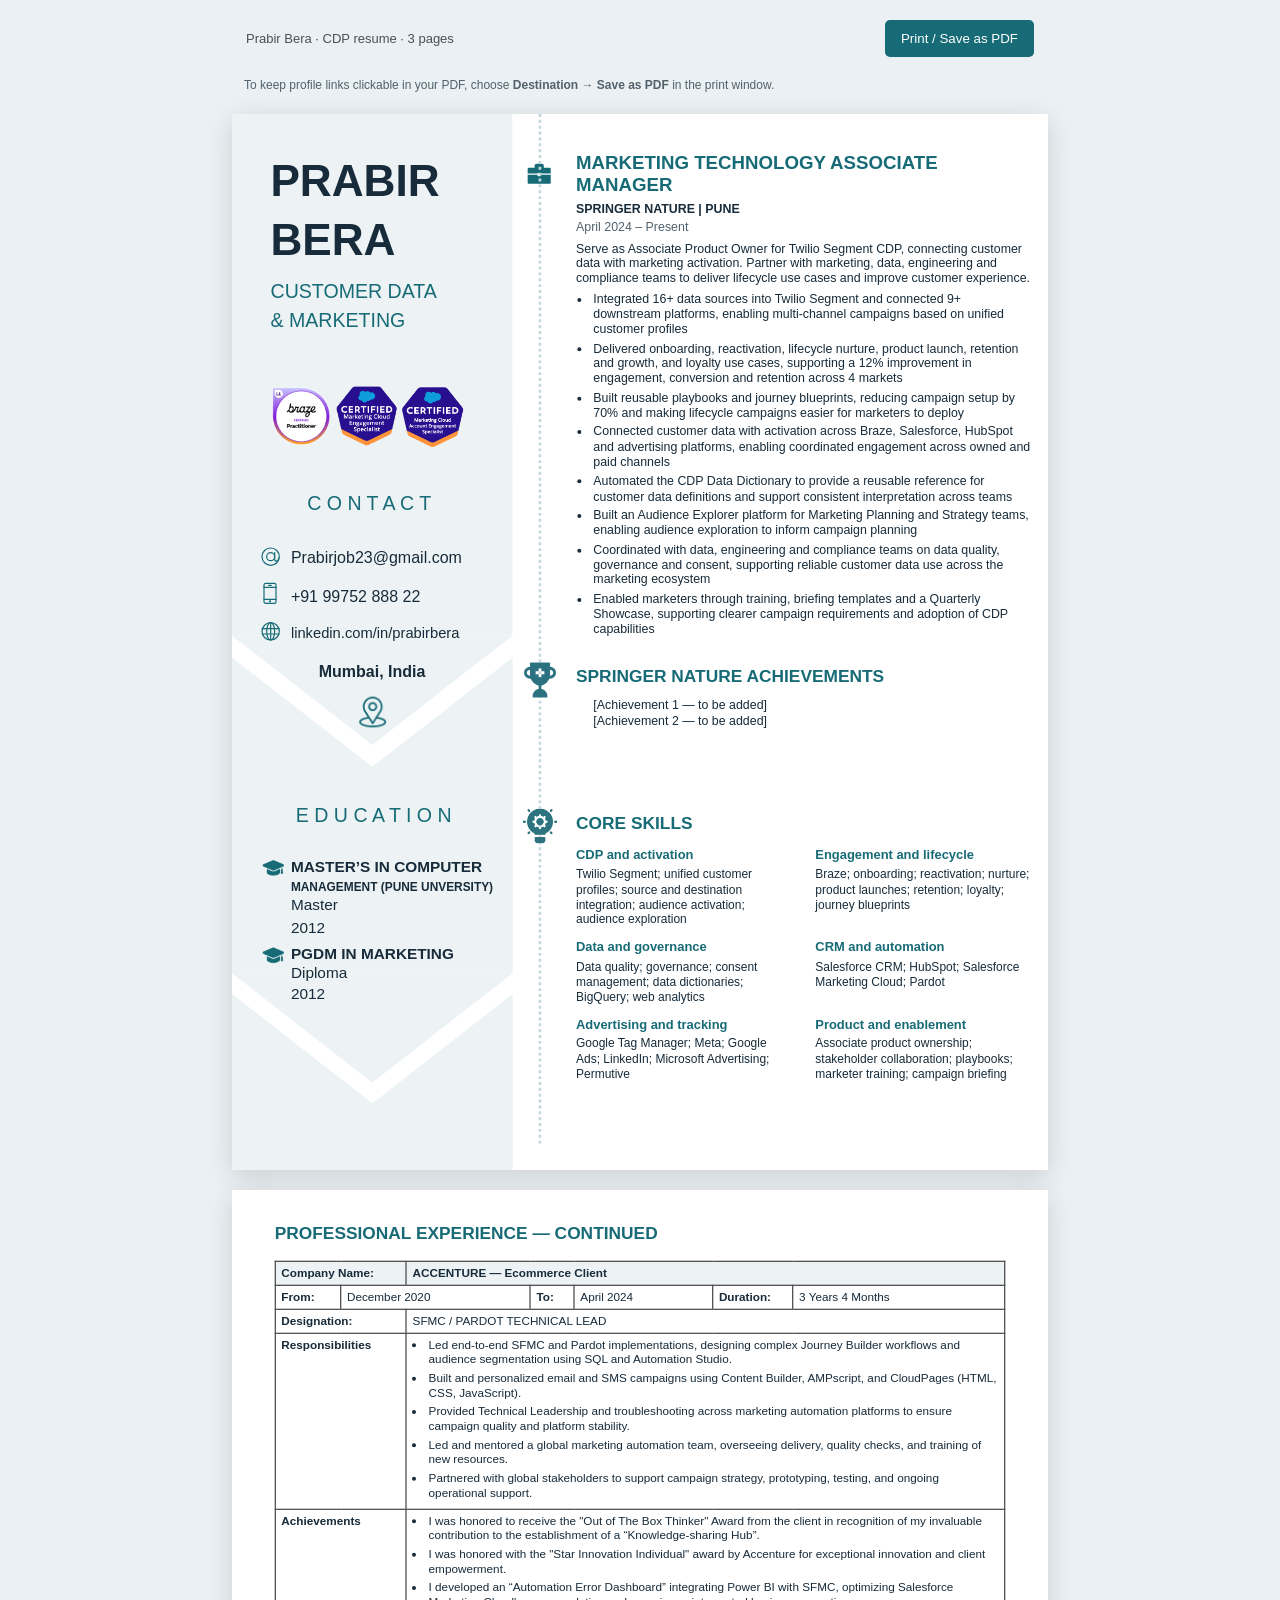
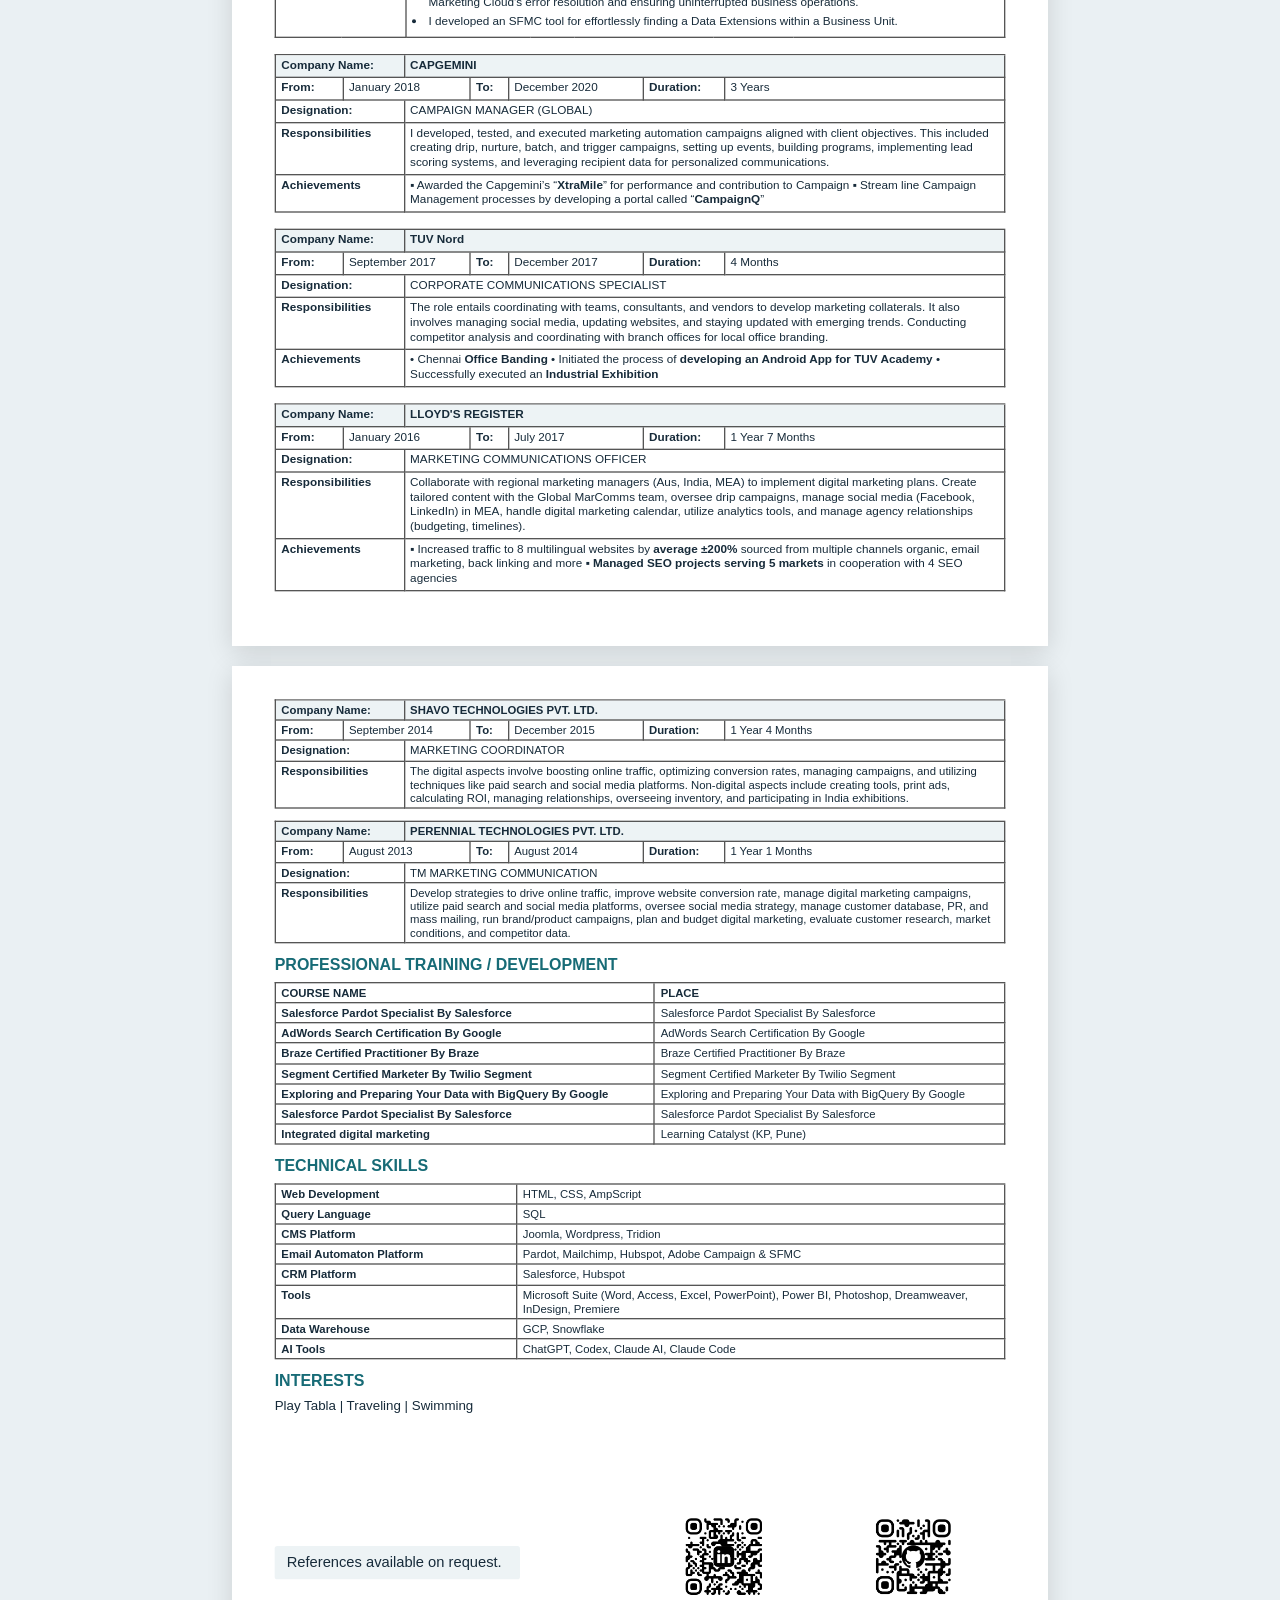
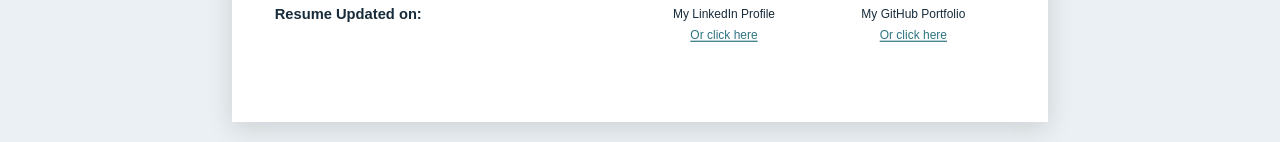
==== commit 4dd64361: "Add Data Warehouse and AI Tools rows and pad references text" ====
--- a/templates/cdp-editor.html
+++ b/templates/cdp-editor.html
@@ -1,2 +1,4 @@
-<!doctype html>
-<html lang="en"><head><meta charset="utf-8"><meta name="viewport" content="width=device-width,initial-scale=1"><title>Prabir Bera | CDP and Marketing Data Resume</title><style>*{box-sizing:border-box}body{margin:0;background:#eaf0f3;font-family:Arial,sans-serif}.toolbar{max-width:816px;margin:20px auto;display:flex;align-items:center;justify-content:space-between;gap:15px;padding:0 14px;color:#46515b;font-size:13px}button{background:#176b76;color:white;padding:11px 16px;border:0;border-radius:5px;cursor:pointer}.page{width:816px;max-width:calc(100% - 24px);margin:20px auto;background:white;box-shadow:0 6px 25px #0002}.page svg{display:block;width:100%;height:auto}svg text{white-space:pre} @page{size:letter;margin:0}@media print{body{background:white}.toolbar{display:none}.page{width:8.5in;max-width:none;height:11in;margin:0;box-shadow:none;break-after:page}.page:last-child{break-after:auto}.page svg{width:100%;height:100%}}</style></head><body><div class="toolbar"><span>Prabir Bera · CDP resume · 3 pages</span><button onclick="window.print()">Print / Save as PDF</button></div><div class="pdf-export-tip" style="max-width:816px;margin:0 auto 12px;padding:0 12px;color:#52616c;font:12px/1.4 Arial,Helvetica,sans-serif">To keep profile links clickable in your PDF, choose <strong>Destination → Save as PDF</strong> in the print window.</div><style>@media print{.pdf-export-tip{display:none}}</style><main><section class="page"><svg xmlns="http://www.w3.org/2000/svg" viewBox="0 0 612 792" role="img" aria-label="Resume page 1"><rect width="100%" height="100%" fill="white"></rect><path d="M 0.0000 644.4800 L 210.5500 644.4800 L 210.5500 489.2100 L 0.0000 489.2100 Z " fill="#edf3f5" stroke="none" stroke-width="0" fill-rule="evenodd"></path><path d="M 0.0000 904.3400 L 210.5400 904.3400 L 210.5400 741.4800 L 0.0000 741.4800 Z " fill="#edf3f5" stroke="none" stroke-width="0" fill-rule="evenodd"></path><path d="M 0.0000 391.2700 L 210.3000 391.2700 L 210.3000 236.0000 L 0.0000 236.0000 Z " fill="#edf3f5" stroke="none" stroke-width="0" fill-rule="evenodd"></path><path d="M 0.0000 241.9500 L 210.2500 241.9500 L 210.2500 -6.4000 L 0.0000 -6.4000 Z " fill="#edf3f5" stroke="none" stroke-width="0" fill-rule="evenodd"></path><path d="M 217.2500 395.2000 L 245.7500 395.2000 L 245.7500 369.2000 L 217.2500 369.2000 Z " fill="rgb(255,255,255)" stroke="none" stroke-width="0.75" fill-rule="evenodd"></path><path d="M 216.7000 623.3500 L 249.8000 623.3500 L 249.8000 590.6000 L 216.7000 590.6000 Z " fill="rgb(255,255,255)" stroke="none" stroke-width="0.75" fill-rule="evenodd"></path><path d="M 217.5500 57.7000 L 246.0500 57.7000 L 246.0500 31.7000 L 217.5500 31.7000 Z " fill="rgb(255,255,255)" stroke="none" stroke-width="0.75" fill-rule="evenodd"></path><path d="M 210.3100 644.4900 L 105.1500 726.4730 L -0.0000 644.4900 Z " fill="#edf3f5" stroke="none" stroke-width="0" fill-rule="evenodd"></path><path d="M 0.0000 489.5700 L 0.0000 407.5800 L 105.2000 489.5700 Z " fill="#edf3f5" stroke="none" stroke-width="0" fill-rule="evenodd"></path><path d="M 210.5500 489.5700 L 210.5500 407.5800 L 105.3500 489.5700 Z " fill="#edf3f5" stroke="none" stroke-width="0" fill-rule="evenodd"></path><path d="M 0.0000 741.8950 L 0.0000 659.9100 L 105.2000 741.8950 Z " fill="#edf3f5" stroke="none" stroke-width="0" fill-rule="evenodd"></path><path d="M 210.5500 741.8950 L 210.5500 659.9100 L 105.3500 741.8950 Z " fill="#edf3f5" stroke="none" stroke-width="0" fill-rule="evenodd"></path><path d="M 210.3000 391.2800 L 105.1500 473.2600 L -0.0000 391.2800 Z " fill="#edf3f5" stroke="none" stroke-width="0" fill-rule="evenodd"></path><path d="M 231.6950 45.9117 C 231.6950 46.3878 231.3056 46.7773 230.8298 46.7773 L 229.9647 46.7773 C 229.4889 46.7773 229.0996 46.3878 229.0996 45.9117 L 229.0996 45.4789 L 221.7460 45.4789 L 221.7460 51.5381 C 221.7460 52.0141 222.1353 52.4037 222.6111 52.4037 L 238.1834 52.4037 C 238.6592 52.4037 239.0485 52.0142 239.0485 51.5381 L 239.0485 45.4789 L 231.6950 45.4789 L 231.6950 45.9117 Z " fill="#176b76" stroke="none" stroke-width="0" fill-rule="nonzero"></path><path d="M 238.1834 40.2853 L 233.8578 40.2853 L 233.8578 38.8787 C 233.8578 38.0347 233.1873 37.3639 232.3438 37.3639 L 228.4507 37.3638 C 227.6072 37.3638 226.9368 38.0347 226.9368 38.8786 L 226.9368 40.2853 L 222.6111 40.2852 C 222.1353 40.2852 221.7460 40.6748 221.7460 41.1508 L 221.7460 44.6132 L 229.0996 44.6133 L 229.0996 44.1805 L 231.6950 44.1805 L 231.6950 44.6133 L 239.0485 44.6133 L 239.0485 41.1509 C 239.0485 40.6748 238.6592 40.2853 238.1834 40.2853" fill="#176b76" stroke="none" stroke-width="0" fill-rule="nonzero"></path><path d="M 228.2344 40.2853 L 228.2344 38.8787 C 228.2344 38.7488 228.3210 38.6623 228.4507 38.6623 L 232.3438 38.6623 C 232.4736 38.6623 232.5601 38.7488 232.5601 38.8787 L 232.5601 40.2853 L 228.2344 40.2853 Z " fill="#176b76" stroke="none" stroke-width="0" fill-rule="nonzero"></path><path d="M 29.5000 176.0000 L 188.0000 175.0000" fill="none" stroke="rgb(242,242,242)" stroke-width="0.75" fill-rule="nonzero"></path><path d="M 31.7000 310.7000 L 190.2000 309.7000" fill="none" stroke="rgb(242,242,242)" stroke-width="0.75" fill-rule="nonzero"></path><path d="M 32.9000 544.1600 L 191.4000 543.1600" fill="none" stroke="rgb(242,242,242)" stroke-width="0.75" fill-rule="nonzero"></path><image class="uploaded-badge" aria-label="Salesforce Marketing Cloud Engagement Specialist" x="78.52" y="204.404" width="45.042" height="44.06600000000003" href="[data-uri]"></image><image class="uploaded-badge" aria-label="Salesforce Marketing Cloud Account Engagement Specialist" x="127.41" y="204.78500000000008" width="46.041" height="45.06499999999994" href="[data-uri]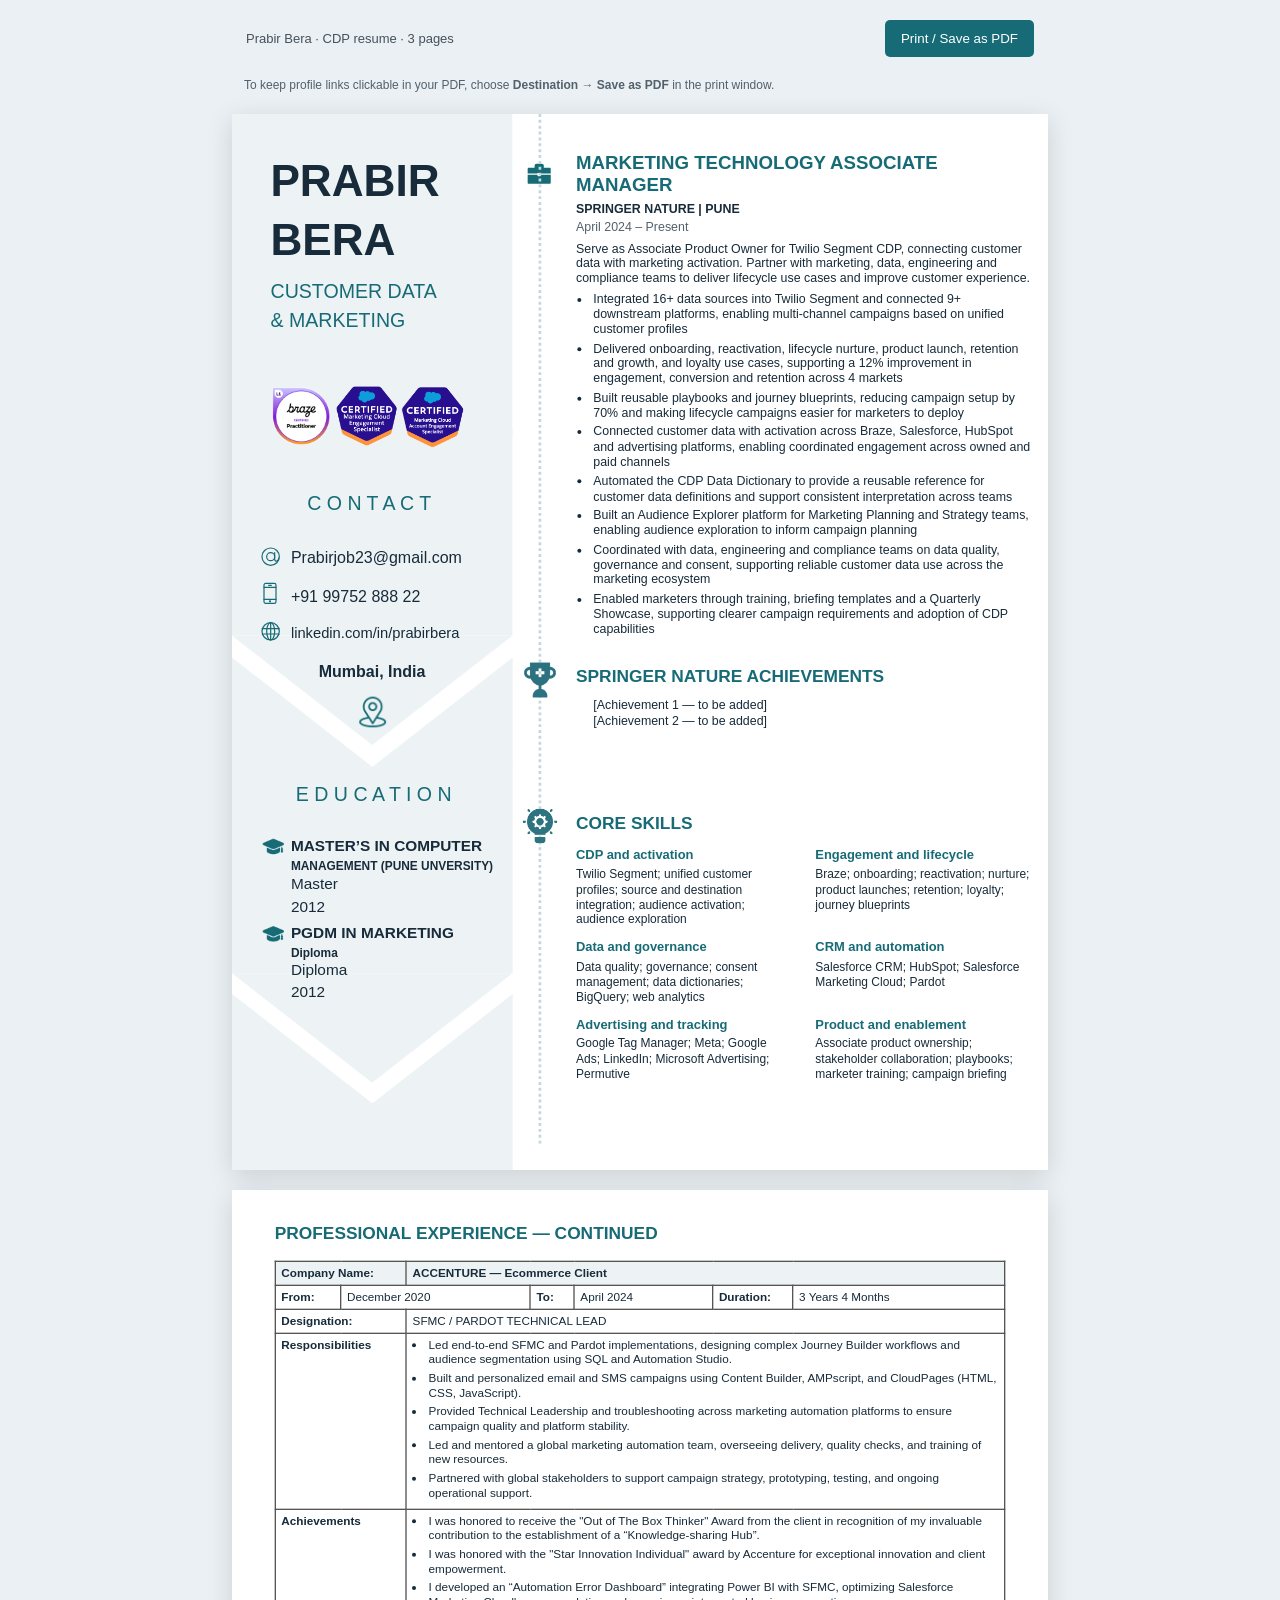
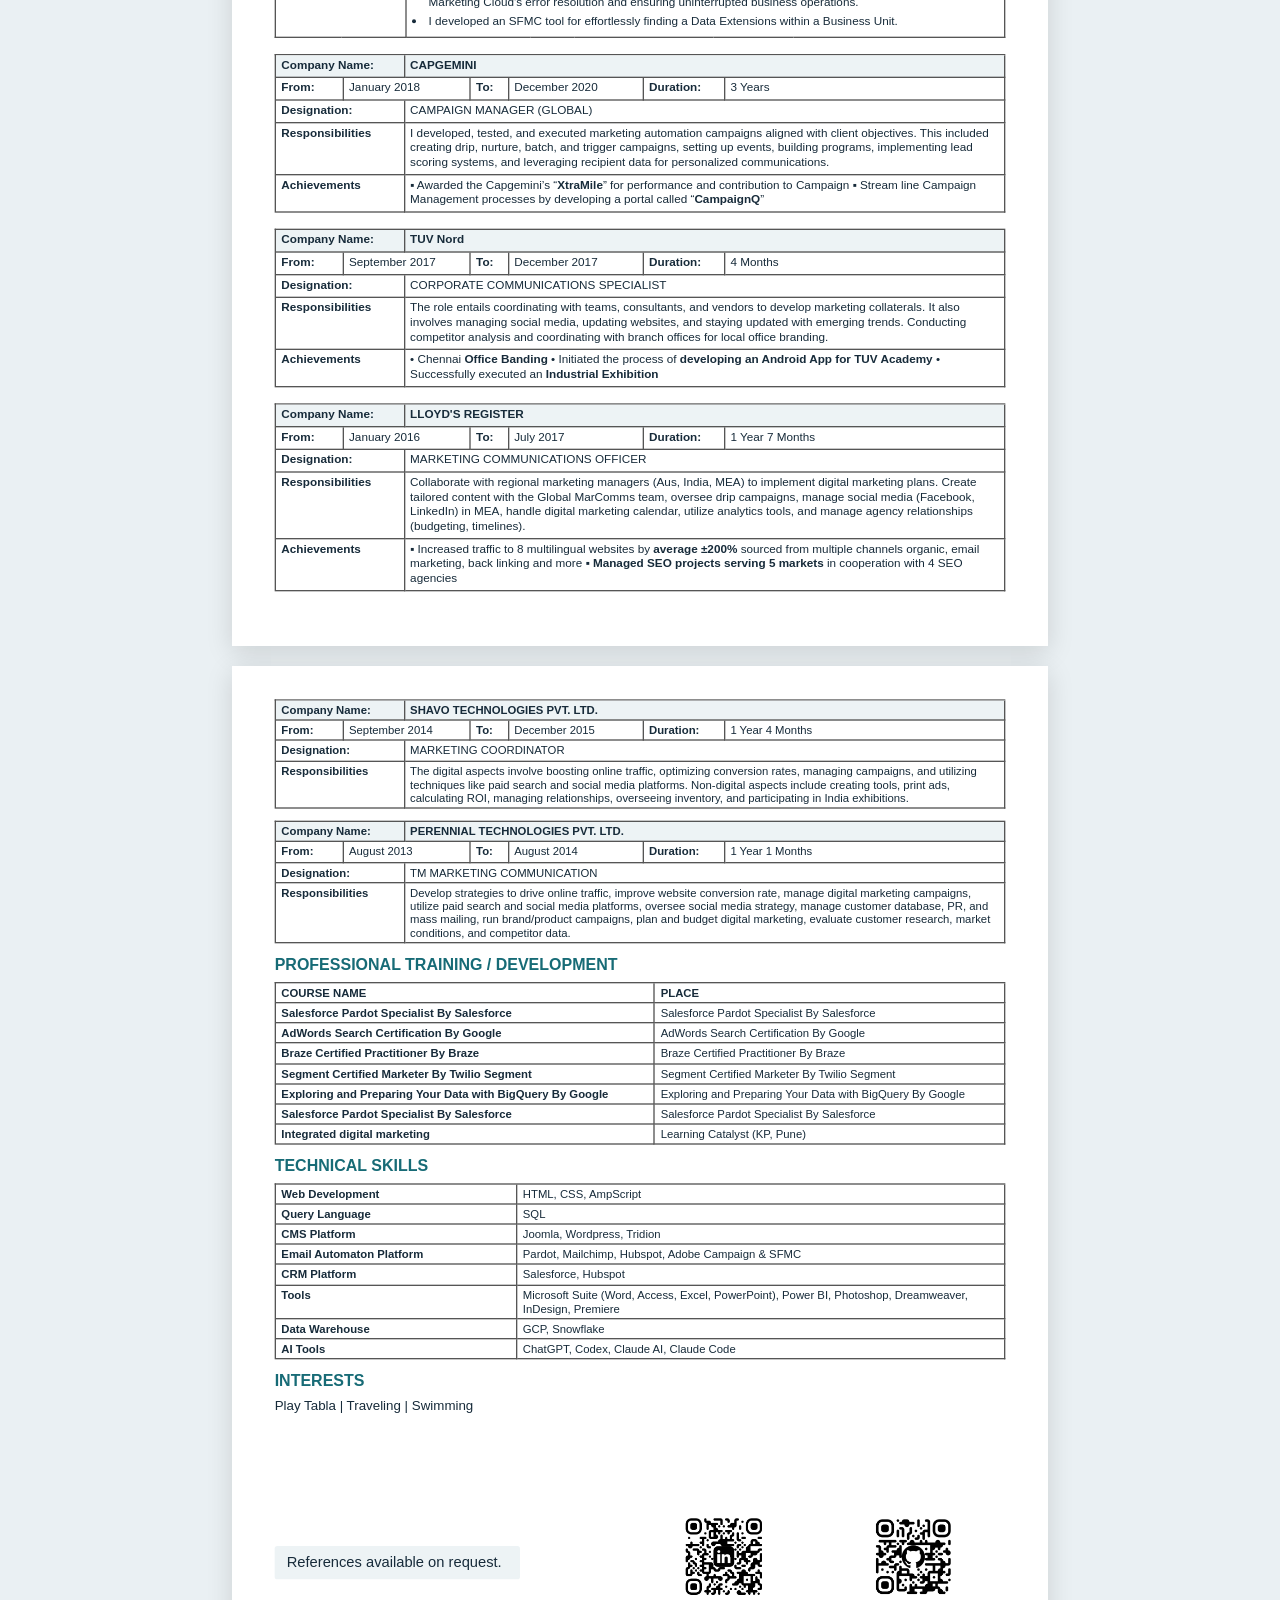
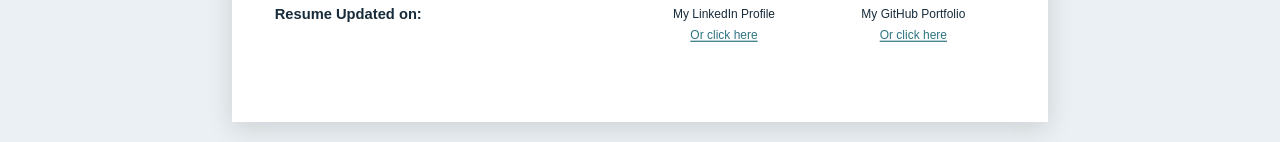
==== commit 8c4f0d65: "Match education institution styling and restore diploma qualification" ====
--- a/templates/cdp-editor.html
+++ b/templates/cdp-editor.html
@@ -1,4 +1,4 @@
 <!doctype html>
-<html lang="en"><head><meta charset="utf-8"><meta name="viewport" content="width=device-width,initial-scale=1"><title>Prabir Bera | CDP and Marketing Data Resume</title><style>*{box-sizing:border-box}body{margin:0;background:#eaf0f3;font-family:Arial,sans-serif}.toolbar{max-width:816px;margin:20px auto;display:flex;align-items:center;justify-content:space-between;gap:15px;padding:0 14px;color:#46515b;font-size:13px}button{background:#176b76;color:white;padding:11px 16px;border:0;border-radius:5px;cursor:pointer}.page{width:816px;max-width:calc(100% - 24px);margin:20px auto;background:white;box-shadow:0 6px 25px #0002}.page svg{display:block;width:100%;height:auto}svg text{white-space:pre} @page{size:letter;margin:0}@media print{body{background:white}.toolbar{display:none}.page{width:8.5in;max-width:none;height:11in;margin:0;box-shadow:none;break-after:page}.page:last-child{break-after:auto}.page svg{width:100%;height:100%}}</style></head><body><div class="toolbar"><span>Prabir Bera · CDP resume · 3 pages</span><button onclick="window.print()">Print / Save as PDF</button></div><div class="pdf-export-tip" style="max-width:816px;margin:0 auto 12px;padding:0 12px;color:#52616c;font:12px/1.4 Arial,Helvetica,sans-serif">To keep profile links clickable in your PDF, choose <strong>Destination → Save as PDF</strong> in the print window.</div><style>@media print{.pdf-export-tip{display:none}}</style><main><section class="page"><svg xmlns="http://www.w3.org/2000/svg" viewBox="0 0 612 792" role="img" aria-label="Resume page 1"><rect width="100%" height="100%" fill="white"></rect><path d="M 0.0000 644.4800 L 210.5500 644.4800 L 210.5500 489.2100 L 0.0000 489.2100 Z " fill="#edf3f5" stroke="none" stroke-width="0" fill-rule="evenodd"></path><path d="M 0.0000 904.3400 L 210.5400 904.3400 L 210.5400 741.4800 L 0.0000 741.4800 Z " fill="#edf3f5" stroke="none" stroke-width="0" fill-rule="evenodd"></path><path d="M 0.0000 391.2700 L 210.3000 391.2700 L 210.3000 236.0000 L 0.0000 236.0000 Z " fill="#edf3f5" stroke="none" stroke-width="0" fill-rule="evenodd"></path><path d="M 0.0000 241.9500 L 210.2500 241.9500 L 210.2500 -6.4000 L 0.0000 -6.4000 Z " fill="#edf3f5" stroke="none" stroke-width="0" fill-rule="evenodd"></path><path d="M 217.2500 395.2000 L 245.7500 395.2000 L 245.7500 369.2000 L 217.2500 369.2000 Z " fill="rgb(255,255,255)" stroke="none" stroke-width="0.75" fill-rule="evenodd"></path><path d="M 216.7000 623.3500 L 249.8000 623.3500 L 249.8000 590.6000 L 216.7000 590.6000 Z " fill="rgb(255,255,255)" stroke="none" stroke-width="0.75" fill-rule="evenodd"></path><path d="M 217.5500 57.7000 L 246.0500 57.7000 L 246.0500 31.7000 L 217.5500 31.7000 Z " fill="rgb(255,255,255)" stroke="none" stroke-width="0.75" fill-rule="evenodd"></path><path d="M 210.3100 644.4900 L 105.1500 726.4730 L -0.0000 644.4900 Z " fill="#edf3f5" stroke="none" stroke-width="0" fill-rule="evenodd"></path><path d="M 0.0000 489.5700 L 0.0000 407.5800 L 105.2000 489.5700 Z " fill="#edf3f5" stroke="none" stroke-width="0" fill-rule="evenodd"></path><path d="M 210.5500 489.5700 L 210.5500 407.5800 L 105.3500 489.5700 Z " fill="#edf3f5" stroke="none" stroke-width="0" fill-rule="evenodd"></path><path d="M 0.0000 741.8950 L 0.0000 659.9100 L 105.2000 741.8950 Z " fill="#edf3f5" stroke="none" stroke-width="0" fill-rule="evenodd"></path><path d="M 210.5500 741.8950 L 210.5500 659.9100 L 105.3500 741.8950 Z " fill="#edf3f5" stroke="none" stroke-width="0" fill-rule="evenodd"></path><path d="M 210.3000 391.2800 L 105.1500 473.2600 L -0.0000 391.2800 Z " fill="#edf3f5" stroke="none" stroke-width="0" fill-rule="evenodd"></path><path d="M 231.6950 45.9117 C 231.6950 46.3878 231.3056 46.7773 230.8298 46.7773 L 229.9647 46.7773 C 229.4889 46.7773 229.0996 46.3878 229.0996 45.9117 L 229.0996 45.4789 L 221.7460 45.4789 L 221.7460 51.5381 C 221.7460 52.0141 222.1353 52.4037 222.6111 52.4037 L 238.1834 52.4037 C 238.6592 52.4037 239.0485 52.0142 239.0485 51.5381 L 239.0485 45.4789 L 231.6950 45.4789 L 231.6950 45.9117 Z " fill="#176b76" stroke="none" stroke-width="0" fill-rule="nonzero"></path><path d="M 238.1834 40.2853 L 233.8578 40.2853 L 233.8578 38.8787 C 233.8578 38.0347 233.1873 37.3639 232.3438 37.3639 L 228.4507 37.3638 C 227.6072 37.3638 226.9368 38.0347 226.9368 38.8786 L 226.9368 40.2853 L 222.6111 40.2852 C 222.1353 40.2852 221.7460 40.6748 221.7460 41.1508 L 221.7460 44.6132 L 229.0996 44.6133 L 229.0996 44.1805 L 231.6950 44.1805 L 231.6950 44.6133 L 239.0485 44.6133 L 239.0485 41.1509 C 239.0485 40.6748 238.6592 40.2853 238.1834 40.2853" fill="#176b76" stroke="none" stroke-width="0" fill-rule="nonzero"></path><path d="M 228.2344 40.2853 L 228.2344 38.8787 C 228.2344 38.7488 228.3210 38.6623 228.4507 38.6623 L 232.3438 38.6623 C 232.4736 38.6623 232.5601 38.7488 232.5601 38.8787 L 232.5601 40.2853 L 228.2344 40.2853 Z " fill="#176b76" stroke="none" stroke-width="0" fill-rule="nonzero"></path><path d="M 29.5000 176.0000 L 188.0000 175.0000" fill="none" stroke="rgb(242,242,242)" stroke-width="0.75" fill-rule="nonzero"></path><path d="M 31.7000 310.7000 L 190.2000 309.7000" fill="none" stroke="rgb(242,242,242)" stroke-width="0.75" fill-rule="nonzero"></path><path d="M 32.9000 544.1600 L 191.4000 543.1600" fill="none" stroke="rgb(242,242,242)" stroke-width="0.75" fill-rule="nonzero"></path><image class="uploaded-badge" aria-label="Salesforce Marketing Cloud Engagement Specialist" x="78.52" y="204.404" width="45.042" height="44.06600000000003" href="[data-uri]"></image><image class="uploaded-badge" aria-label="Salesforce Marketing Cloud Account Engagement Specialist" x="127.41" y="204.78500000000008" width="46.041" height="45.06499999999994" href="[data-uri]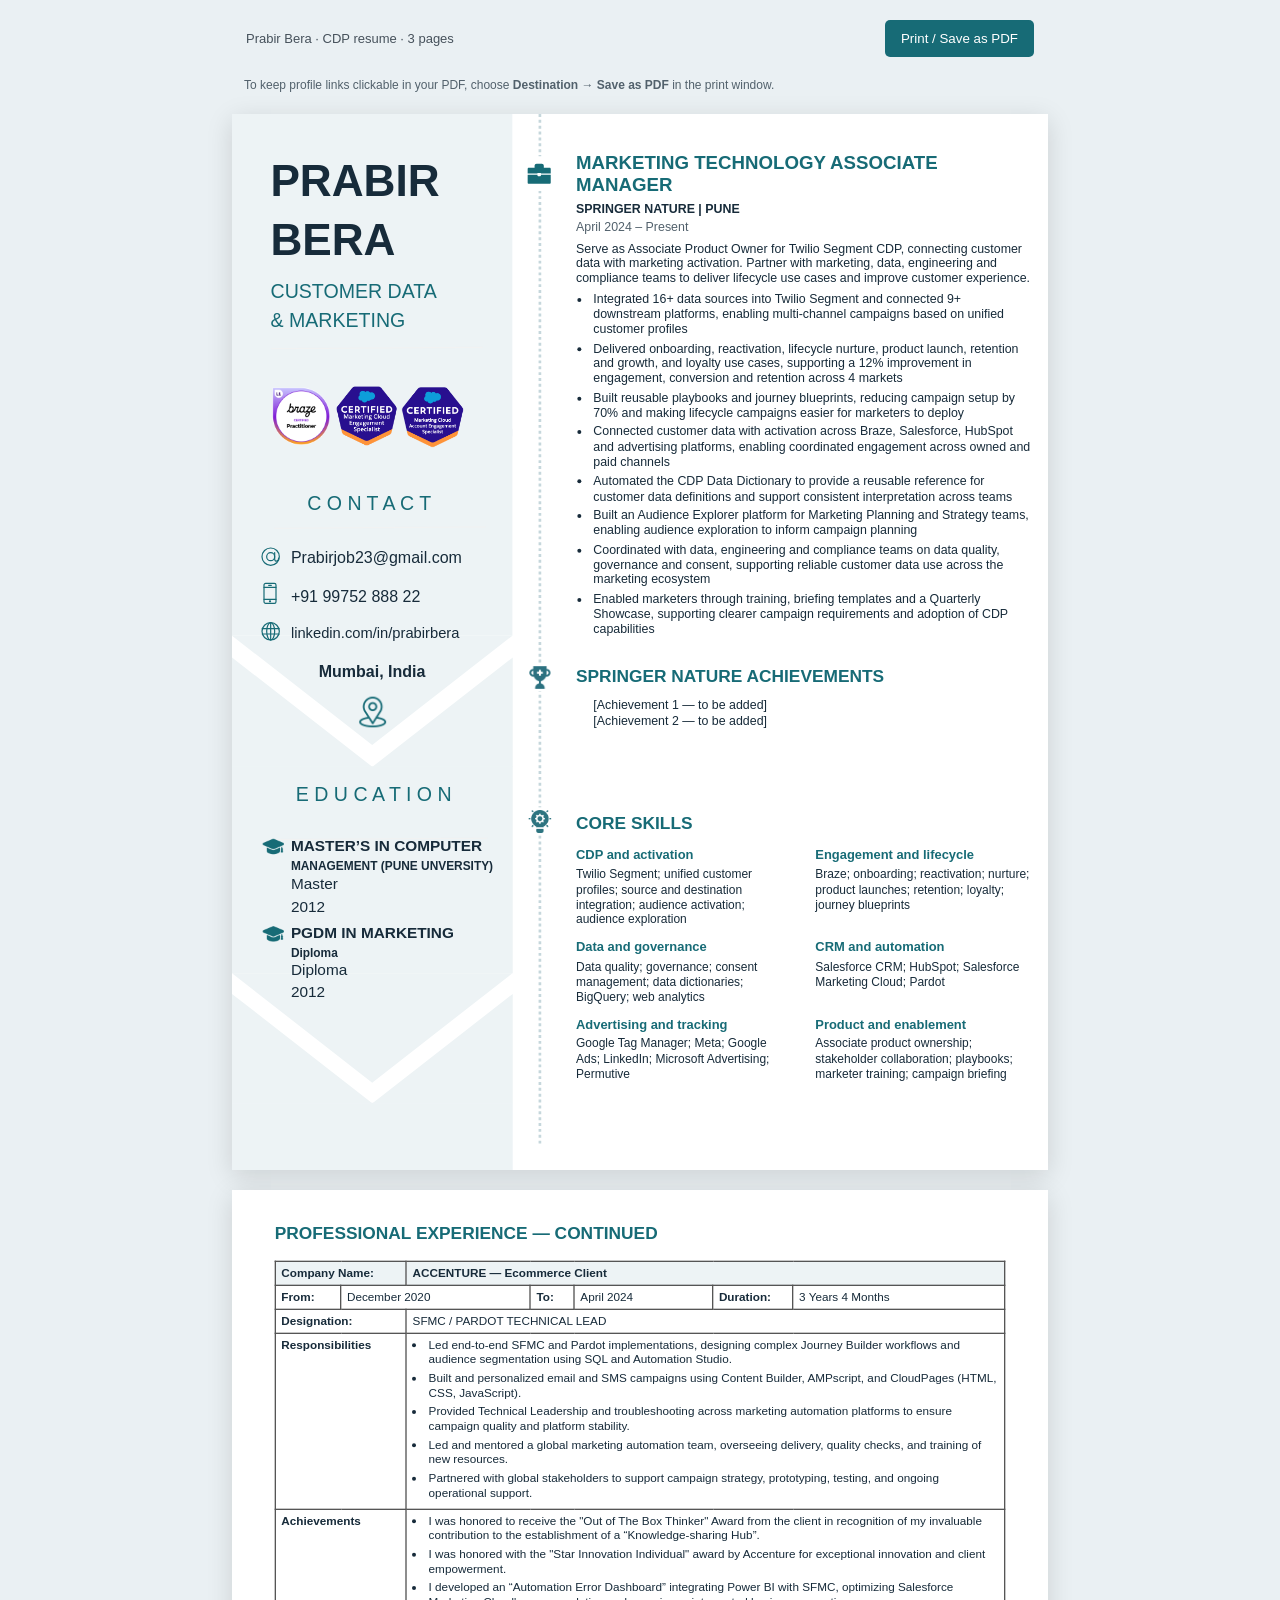
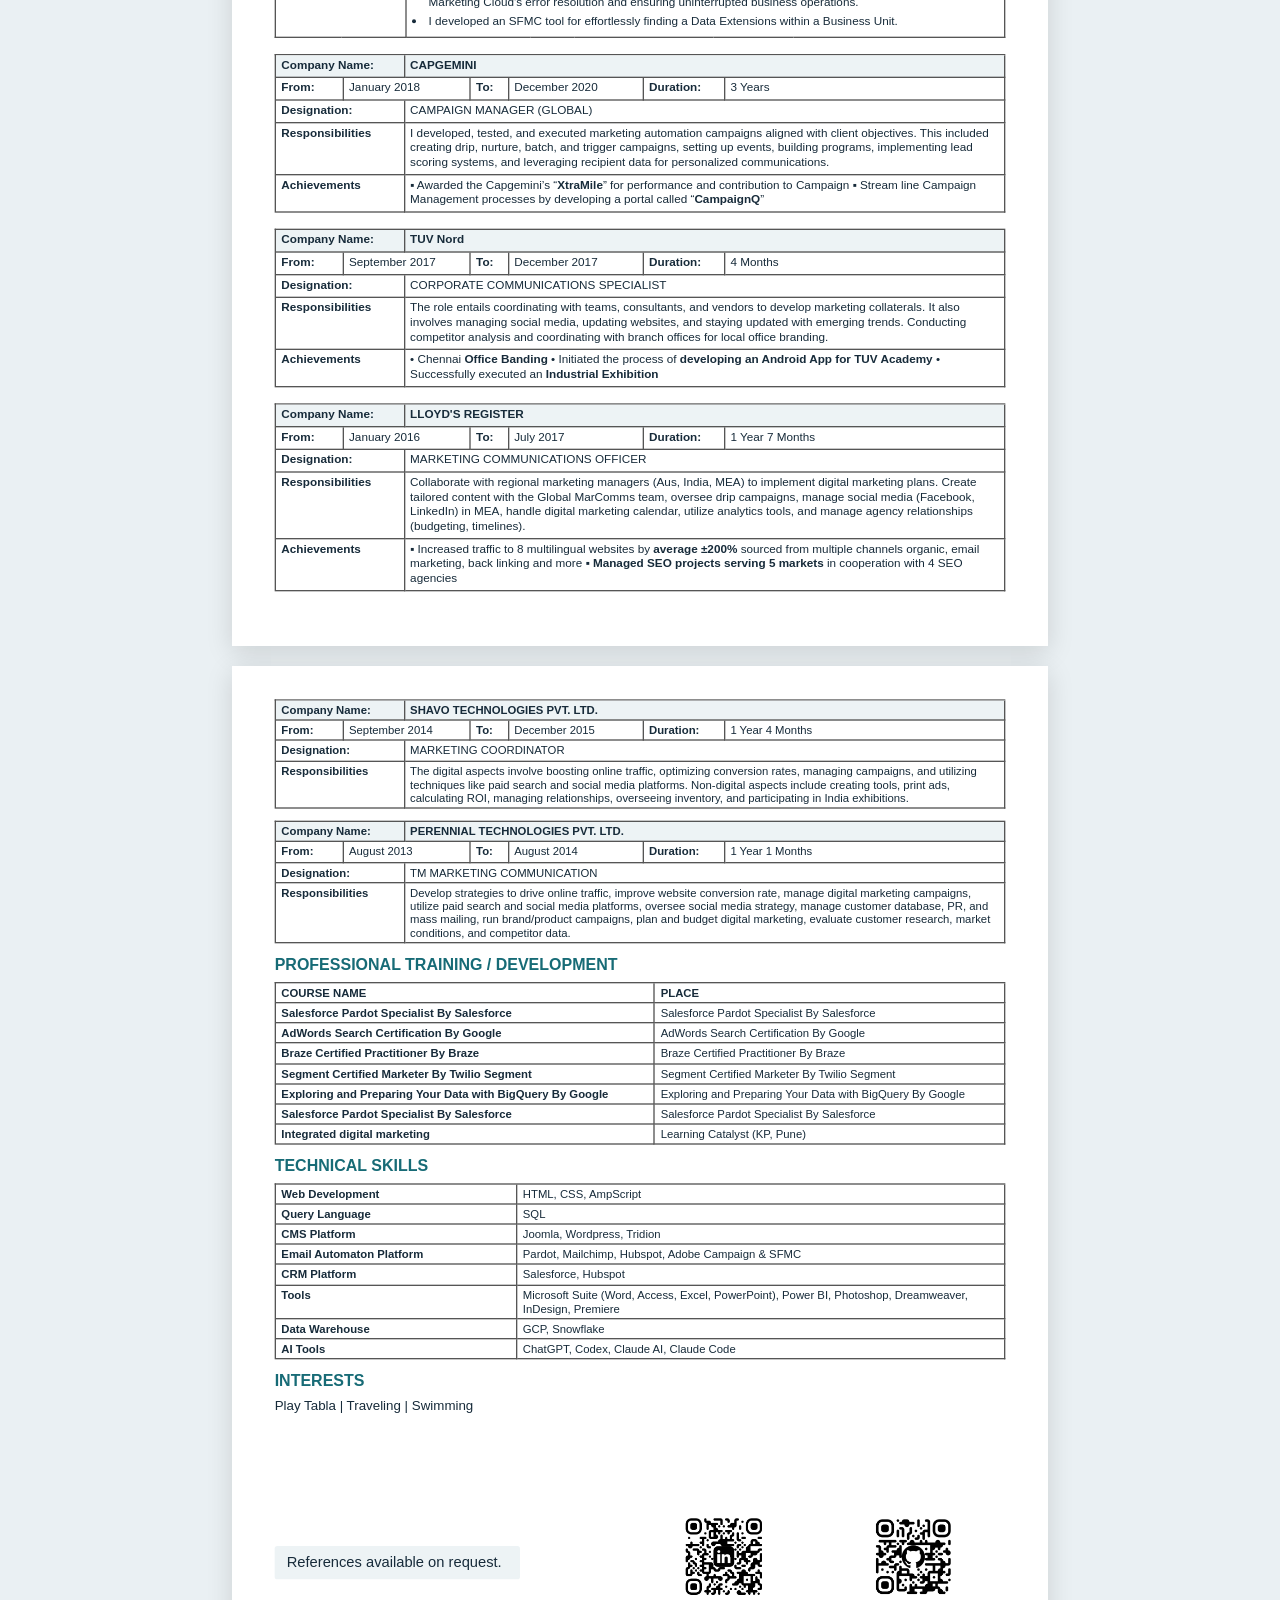
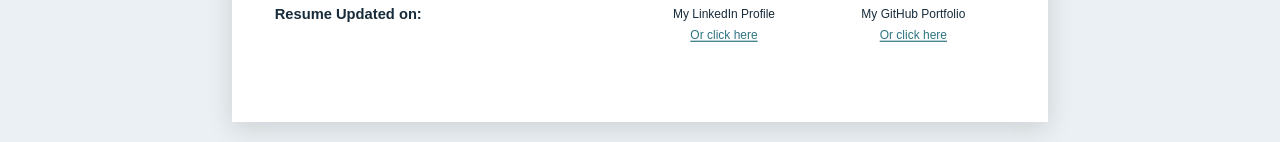
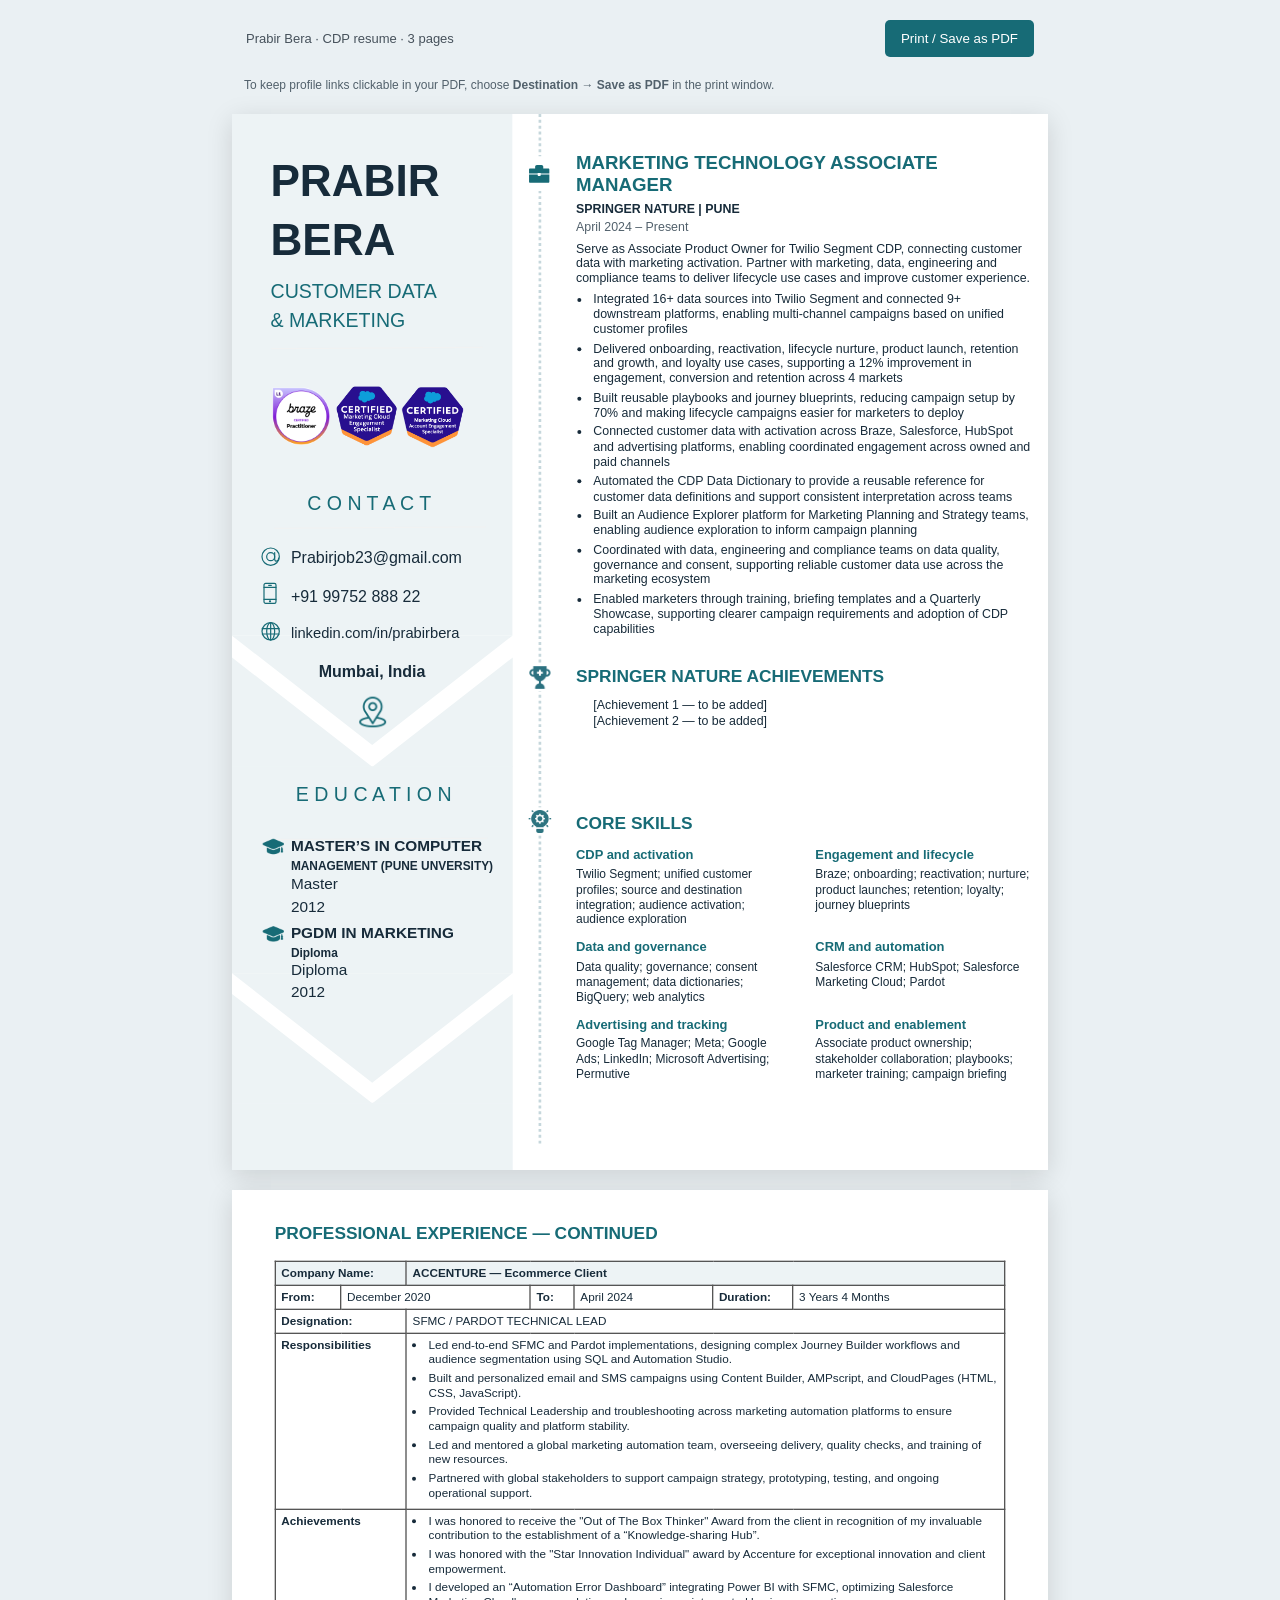
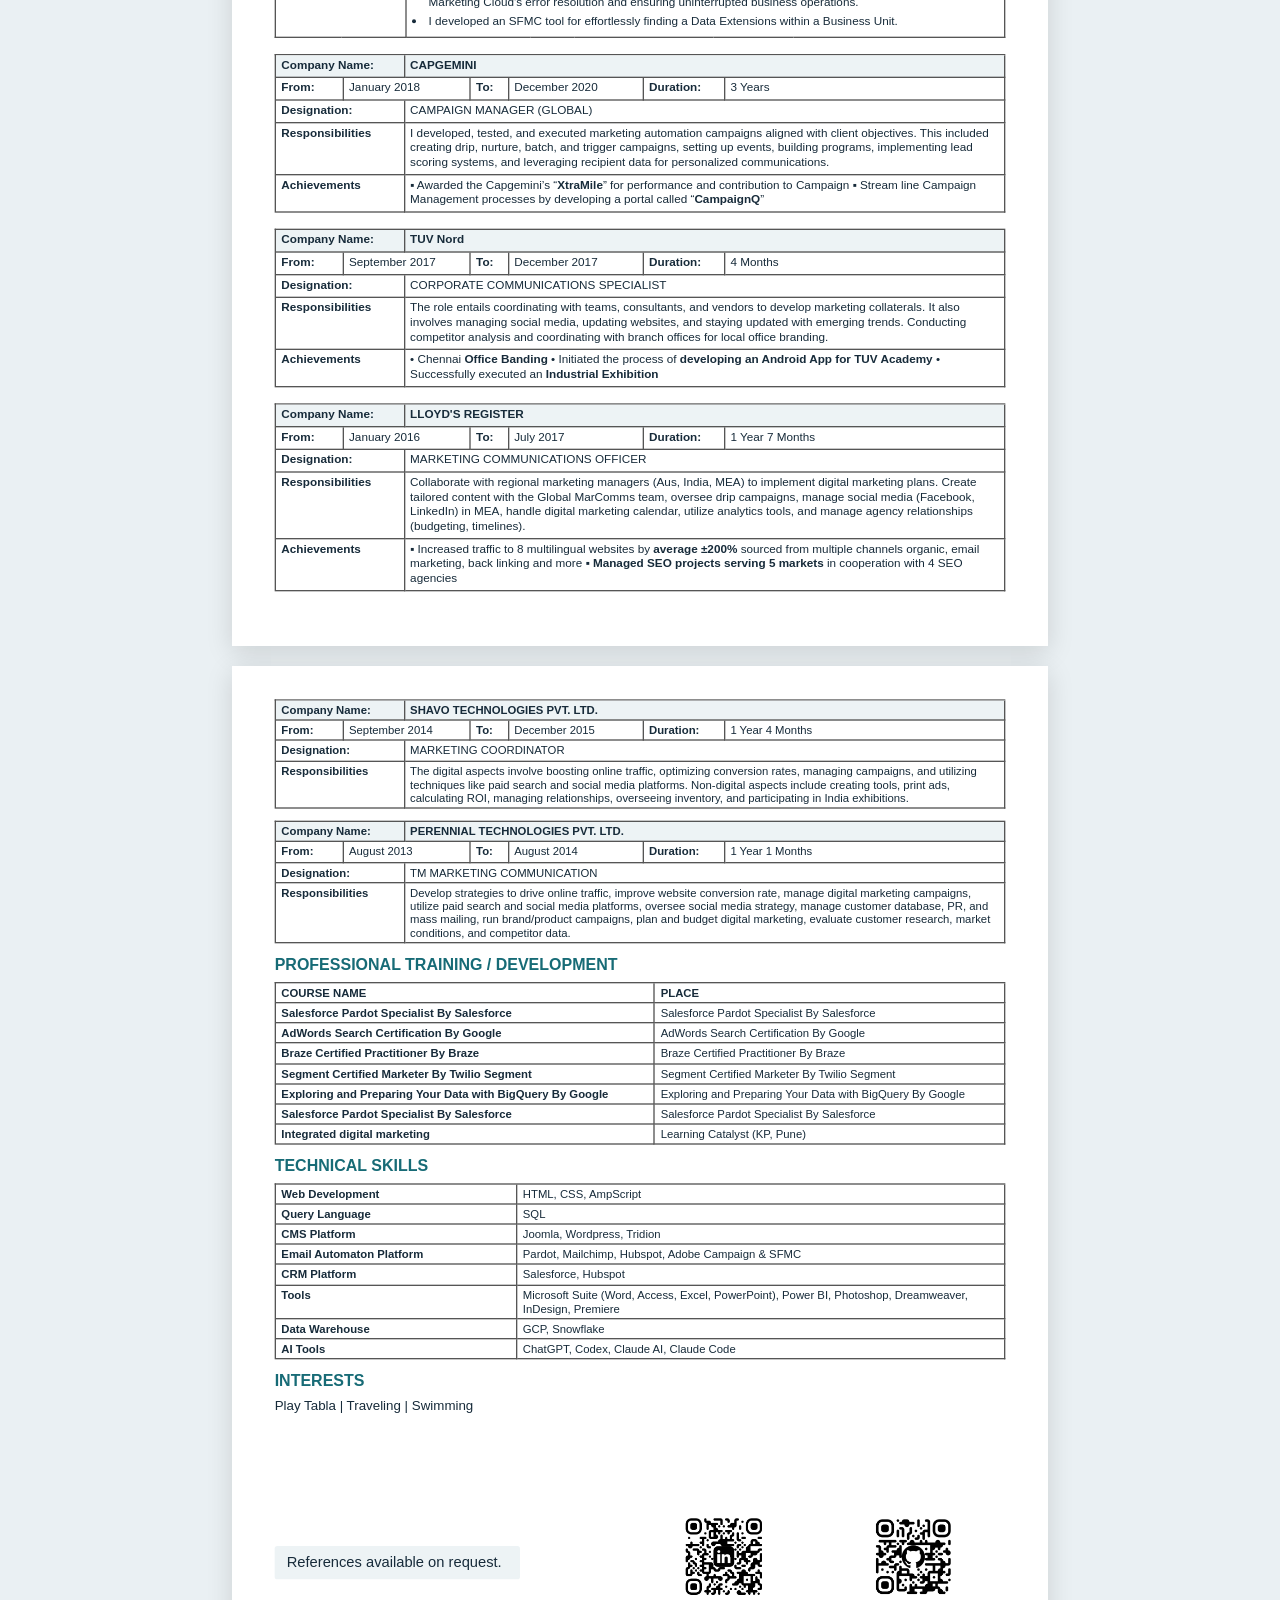
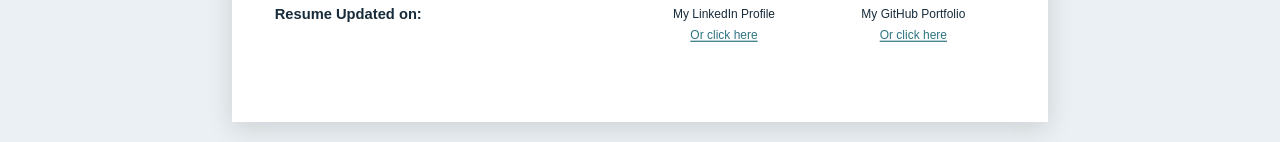
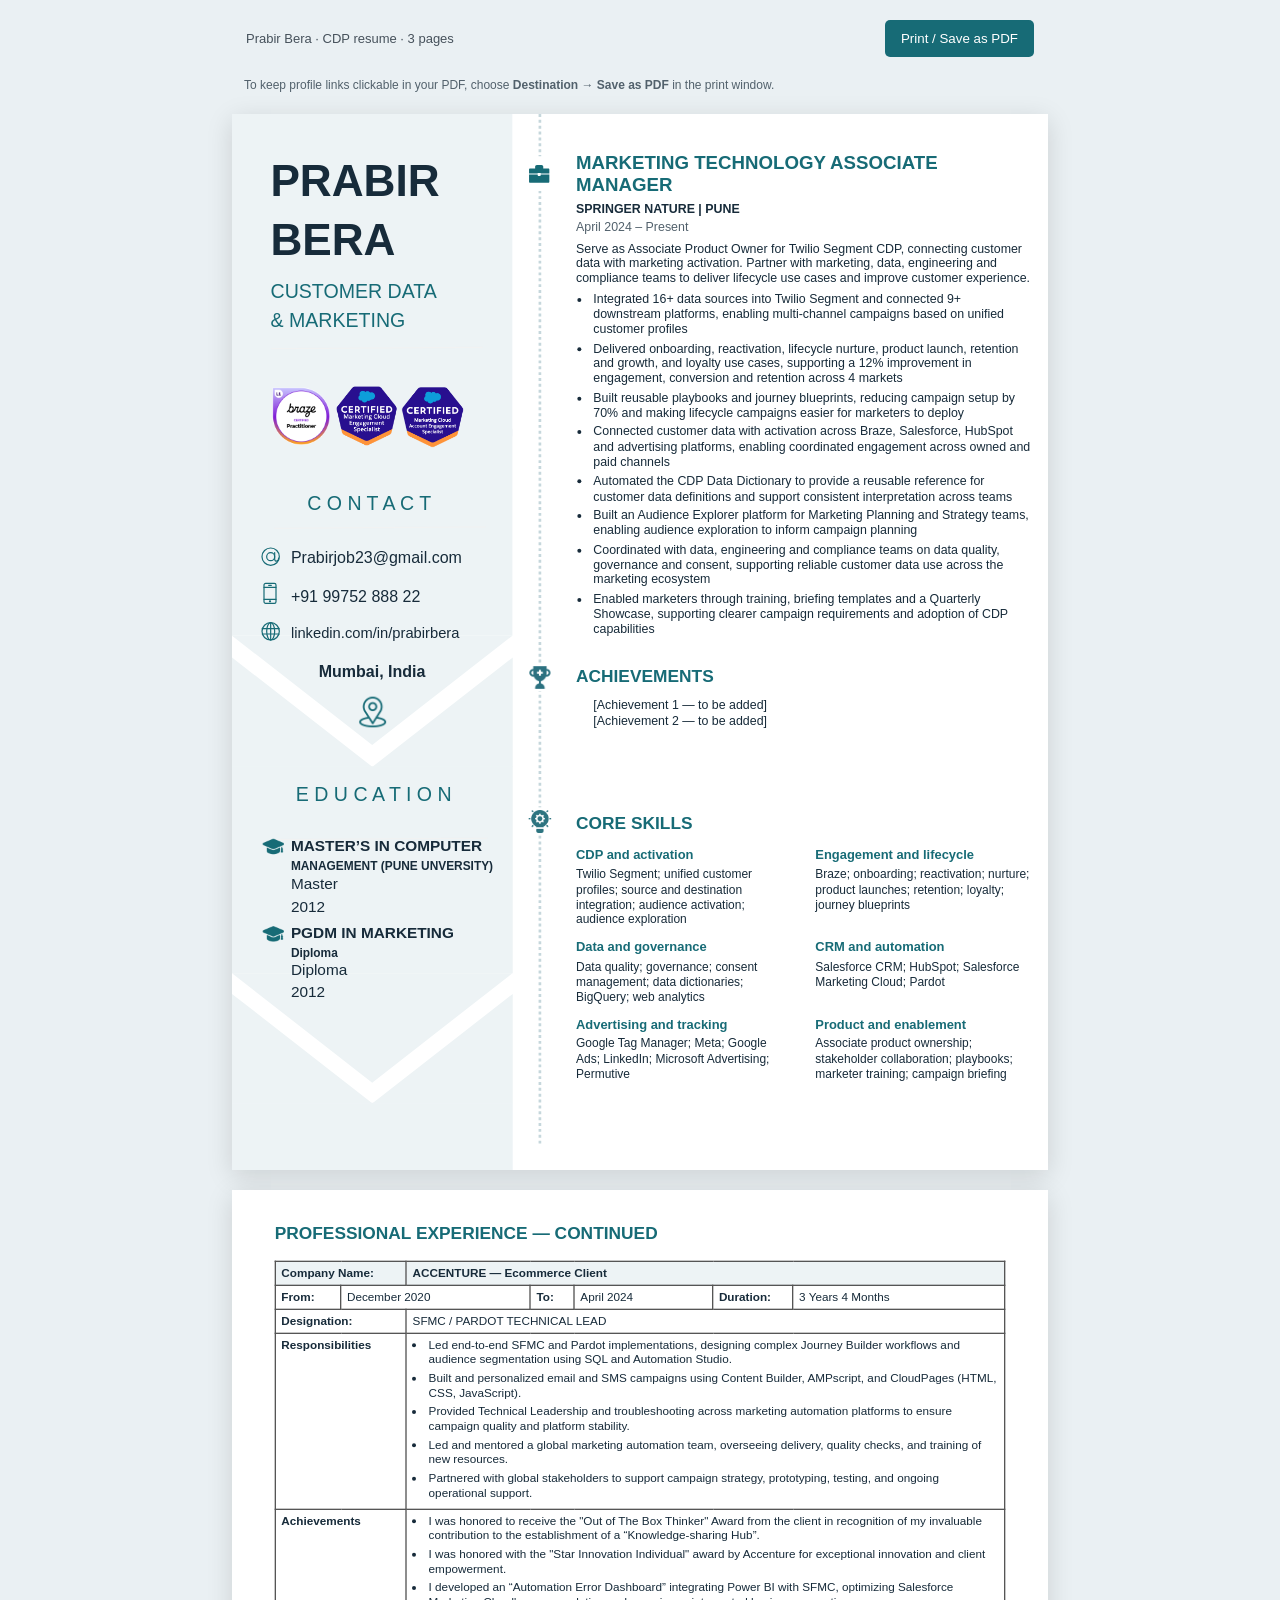
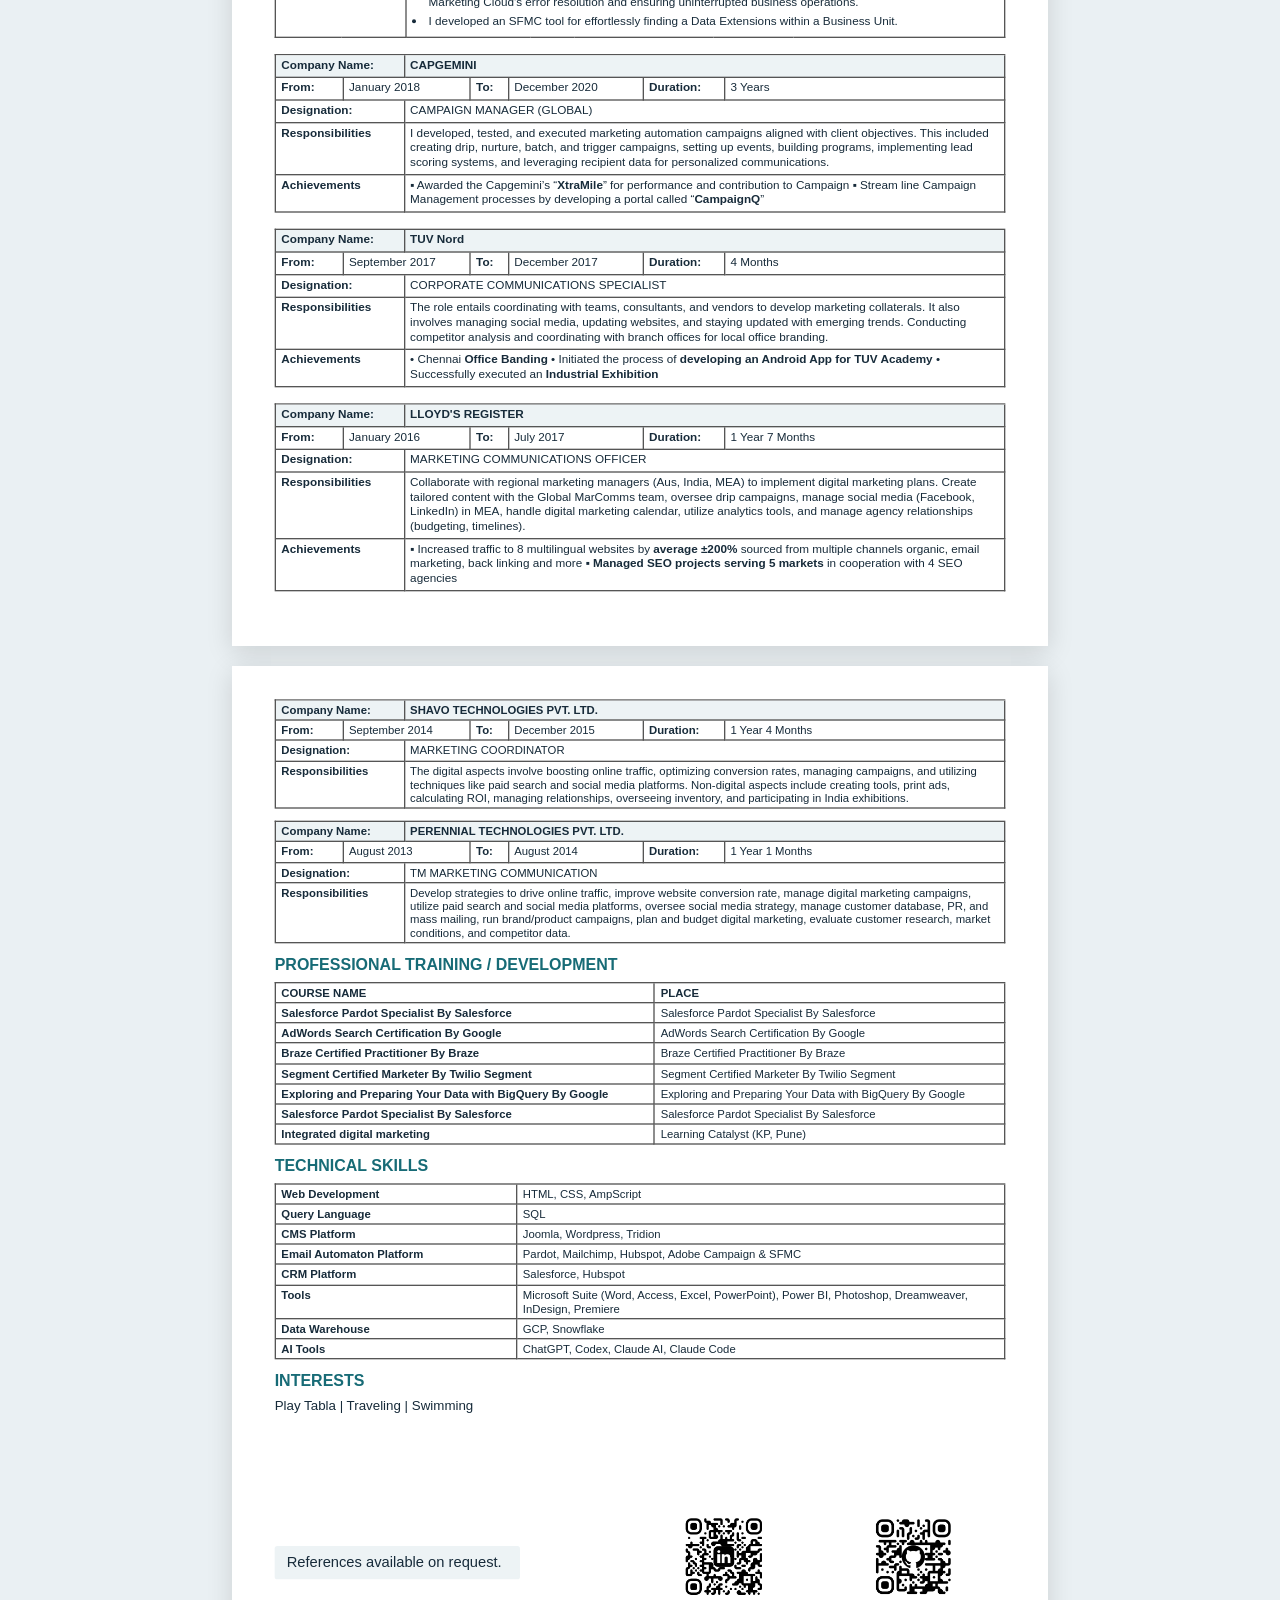
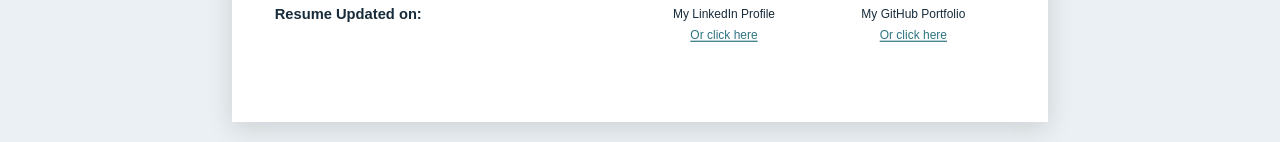
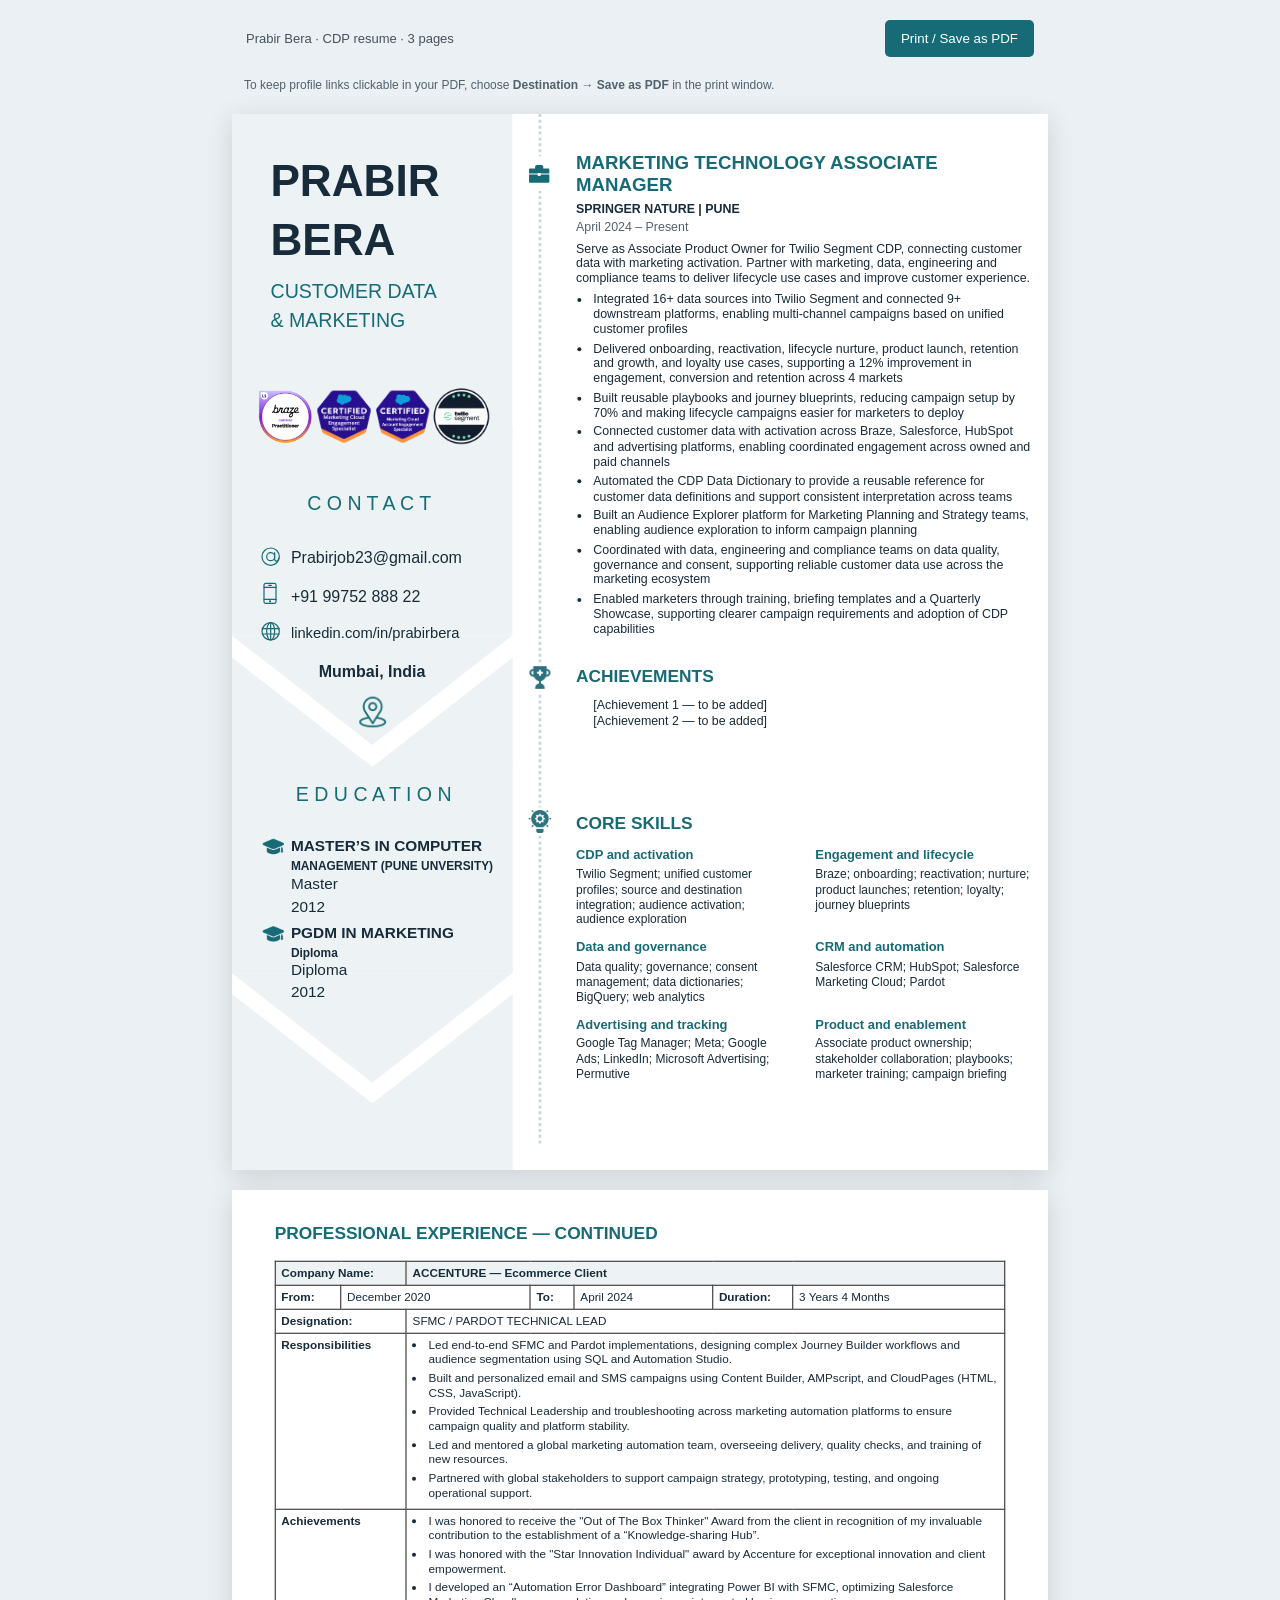
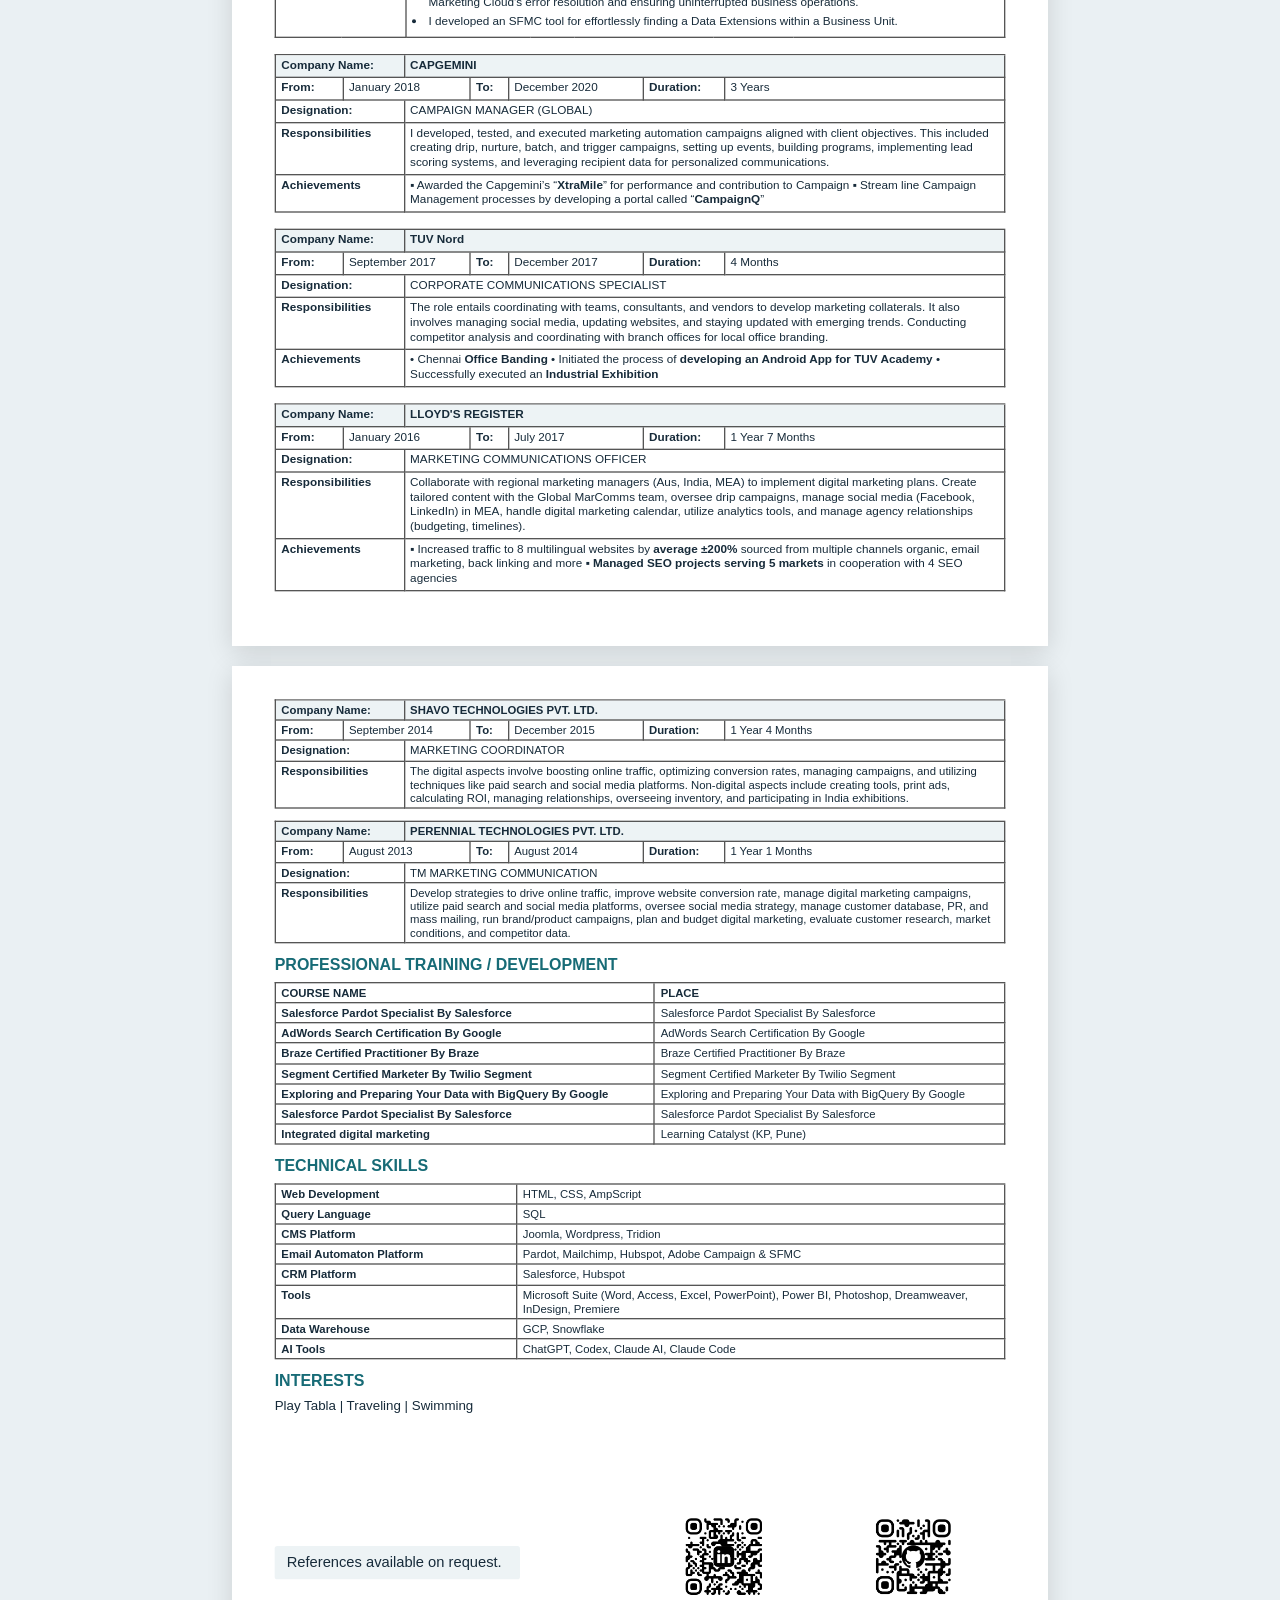
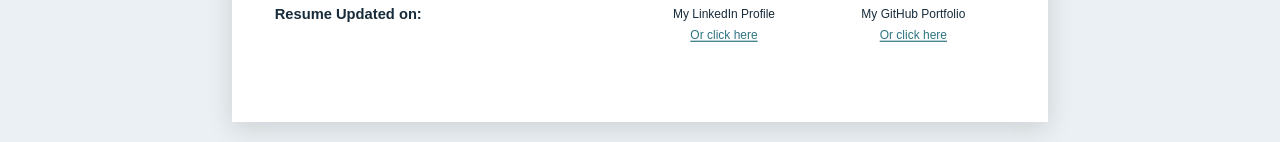
